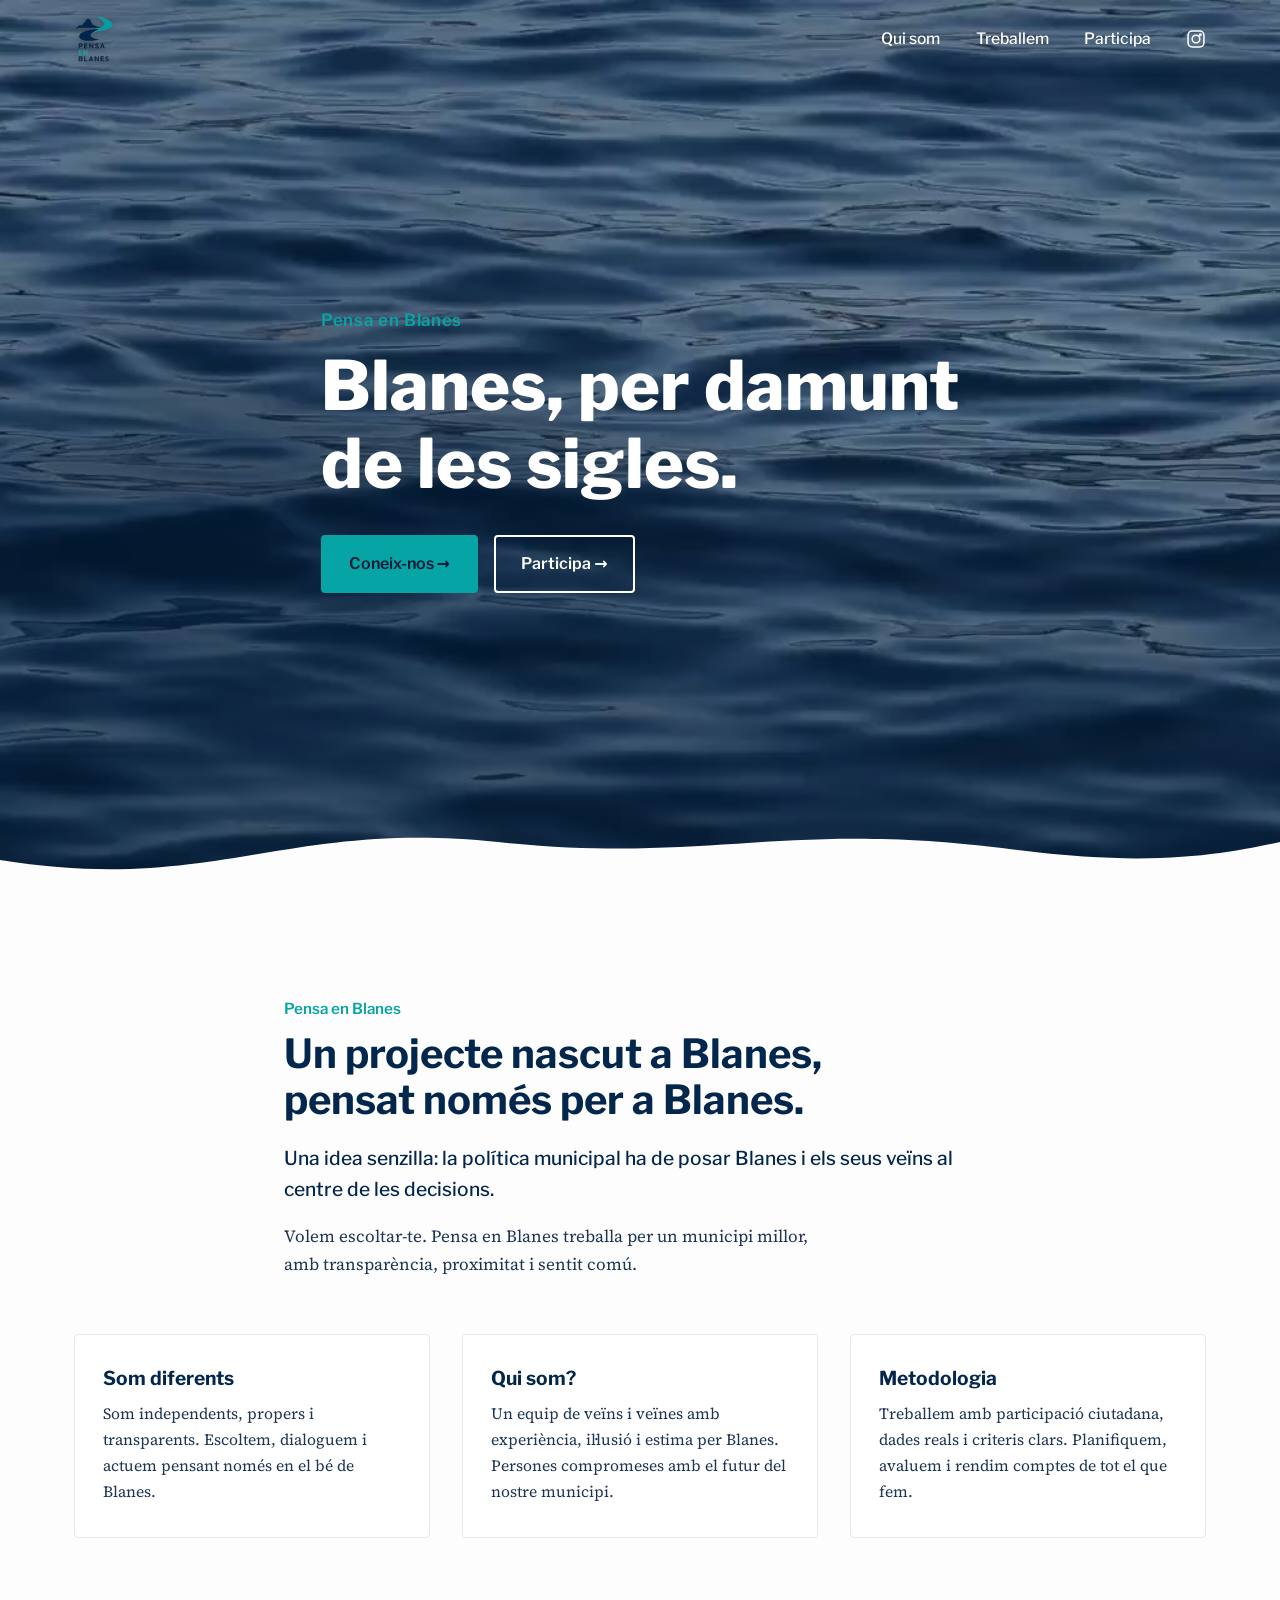
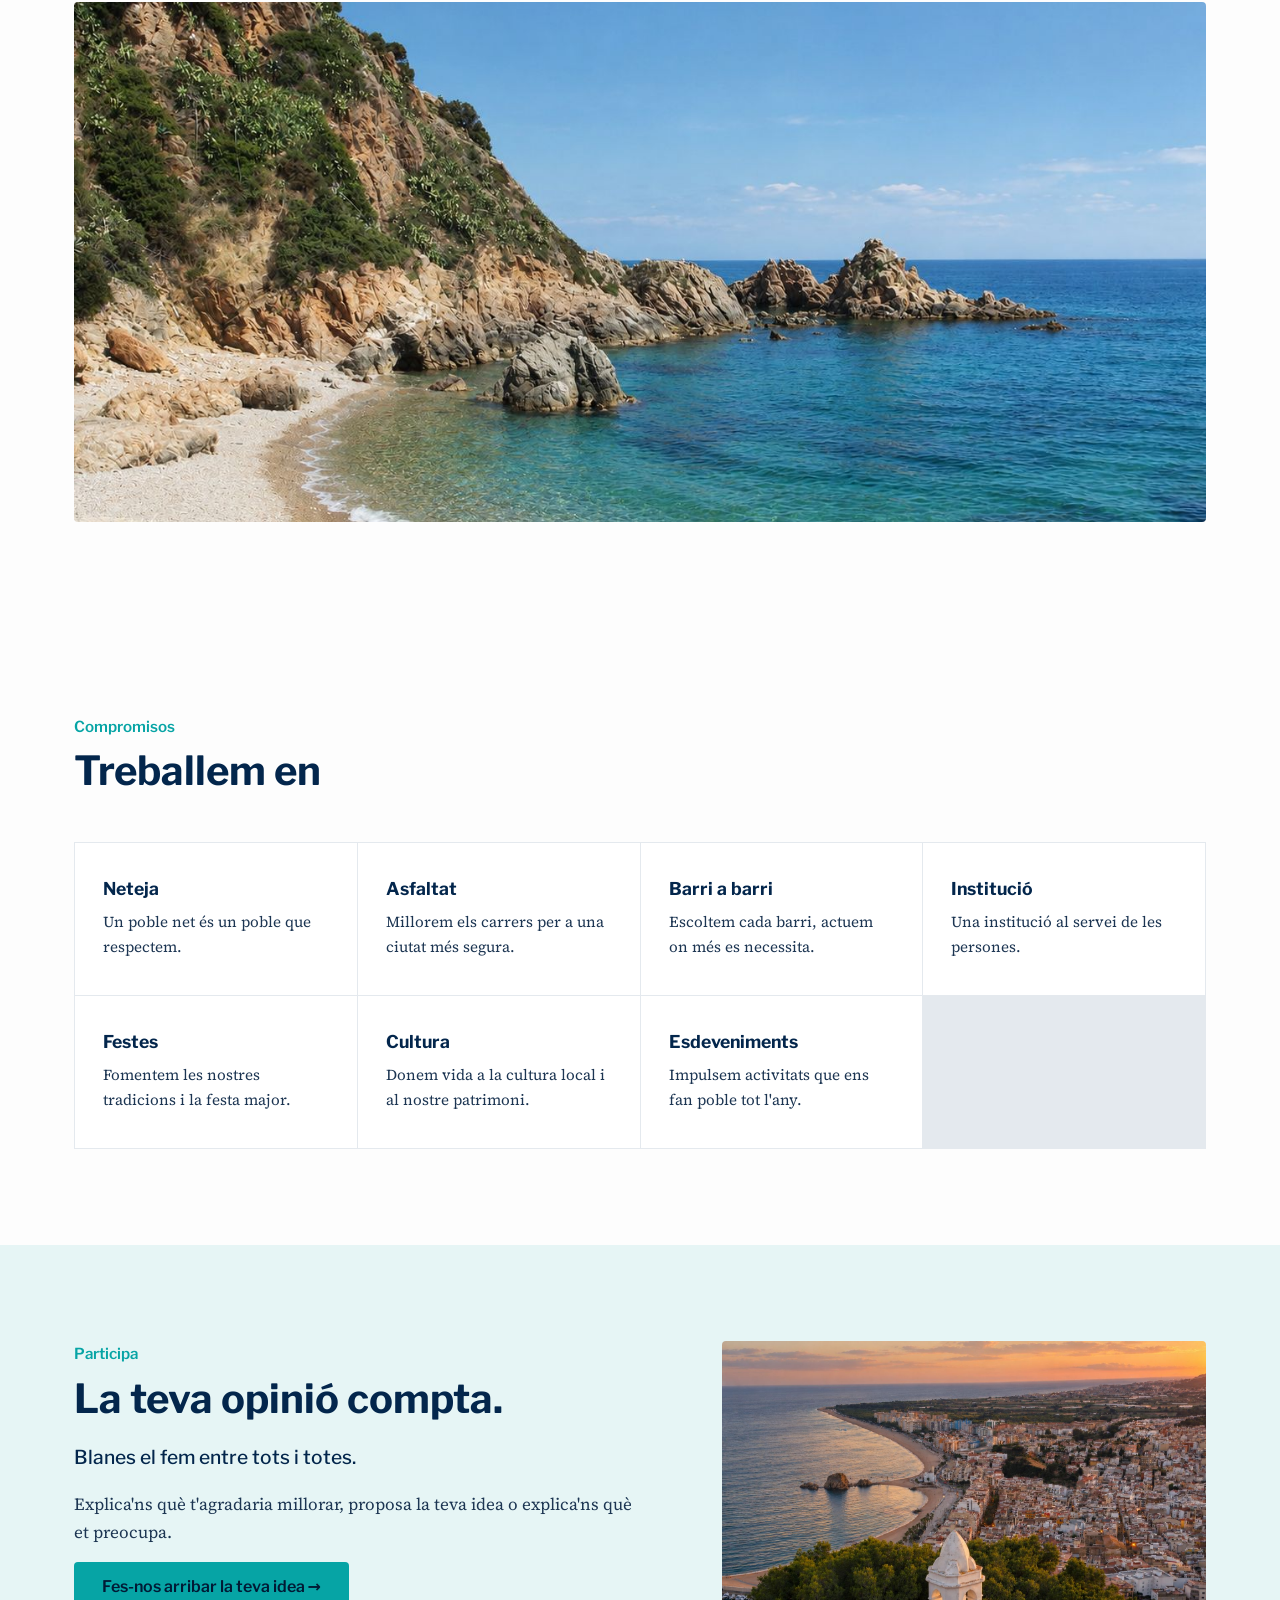
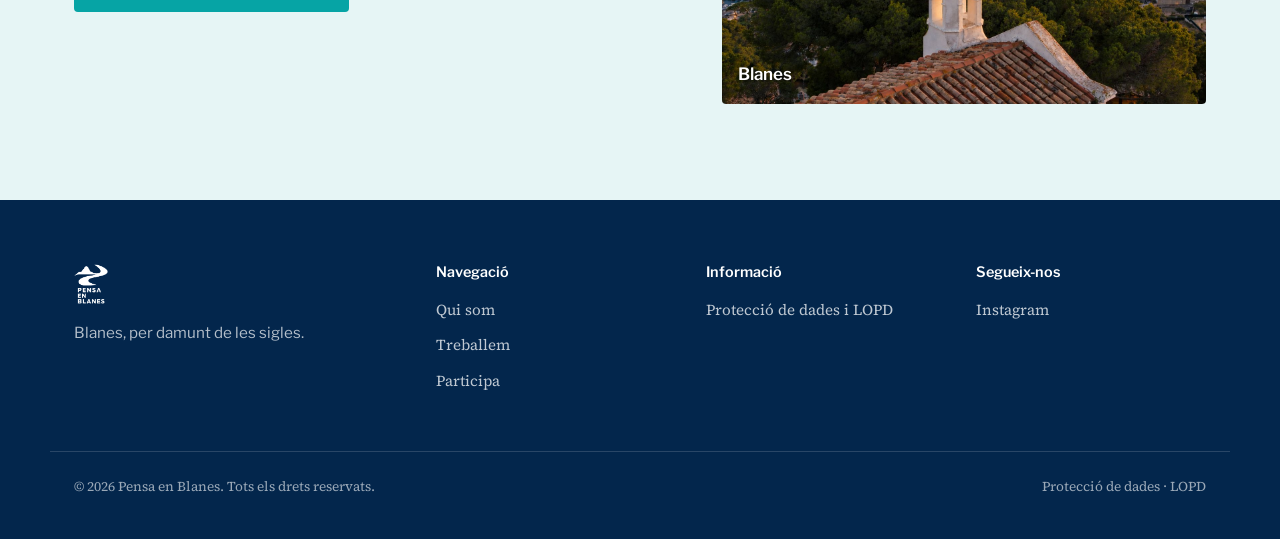
==== index.html @ 81f1675d "Add files via upload" ====
<!DOCTYPE html>
<html lang="ca">
<head>
<meta charset="UTF-8">
<meta name="viewport" content="width=device-width, initial-scale=1.0">
<title>Pensa en Blanes</title>
<meta name="description" content="Blanes, per damunt de les sigles. Un projecte polític independent nascut a Blanes, per a Blanes.">

<!-- Open Graph / WhatsApp / Facebook / etc. -->
<meta property="og:type" content="website">
<meta property="og:site_name" content="Pensa en Blanes">
<meta property="og:title" content="Pensa en Blanes">
<meta property="og:description" content="Blanes, per damunt de les sigles. Un projecte polític independent nascut a Blanes, per a Blanes.">
<meta property="og:image" content="https://pensaenblanes.com/assets/og-image.jpg">
<meta property="og:image:width" content="1200">
<meta property="og:image:height" content="630">
<meta property="og:url" content="https://pensaenblanes.com/">
<meta property="og:locale" content="ca_ES">

<!-- Twitter / X -->
<meta name="twitter:card" content="summary_large_image">
<meta name="twitter:title" content="Pensa en Blanes">
<meta name="twitter:description" content="Blanes, per damunt de les sigles.">
<meta name="twitter:image" content="https://pensaenblanes.com/assets/og-image.jpg">

<!-- Favicons -->
<link rel="icon" type="image/x-icon" href="/assets/favicon.ico">
<link rel="icon" type="image/png" sizes="32x32" href="/assets/favicon-32x32.png">
<link rel="icon" type="image/png" sizes="16x16" href="/assets/favicon-16x16.png">
<link rel="apple-touch-icon" sizes="180x180" href="/assets/apple-touch-icon.png">
<link rel="icon" type="image/png" sizes="192x192" href="/assets/android-chrome-192x192.png">
<link rel="icon" type="image/png" sizes="512x512" href="/assets/android-chrome-512x512.png">

<!-- Tipografia -->
<link rel="preconnect" href="https://fonts.googleapis.com">
<link rel="preconnect" href="https://fonts.gstatic.com" crossorigin>
<link href="https://fonts.googleapis.com/css2?family=Libre+Franklin:wght@500;600;700;800&family=Source+Serif+4:opsz,wght@8..60,400;8..60,500;8..60,600&display=swap" rel="stylesheet">

<link rel="stylesheet" href="style.css">
<script>document.documentElement.classList.add('js');</script>
</head>
<body>

<a class="skip-link" href="#contingut">Anar al contingut</a>

<!-- ============ CAPÇALERA ============ -->
<header class="site-header" id="site-header">
  <div class="header-inner">
    <a href="#top" class="brand">
      <img src="assets/logo.png" alt="Pensa en Blanes" class="brand-logo">
    </a>

    <nav class="main-nav" id="main-nav">
      <a href="#qui-som">Qui som</a>
      <a href="#treballem">Treballem</a>
      <a href="#participa">Participa</a>
      <a href="https://www.instagram.com/pensaenblanes/" target="_blank" rel="noopener" class="nav-social" aria-label="Instagram de Pensa en Blanes">
        <svg viewBox="0 0 24 24" width="20" height="20" fill="none" stroke="currentColor" stroke-width="1.8"><rect x="2.5" y="2.5" width="19" height="19" rx="5"/><circle cx="12" cy="12" r="4.6"/><circle cx="17.2" cy="6.8" r="1"/></svg>
      </a>
    </nav>

    <button class="menu-toggle" id="menu-toggle" aria-label="Obrir el menú" aria-expanded="false" aria-controls="main-nav">
      <span></span><span></span><span></span>
    </button>
  </div>
</header>

<!-- ============ HERO ============ -->
<section class="hero" id="top">
  <video class="hero-video" autoplay muted loop playsinline poster="assets/hero-poster.jpg" id="hero-video">
    <source src="assets/hero.mp4" type="video/mp4">
  </video>
  <div class="hero-overlay"></div>

  <div class="hero-content">
    <p class="hero-eyebrow">Pensa en Blanes</p>
    <h1 class="hero-title">Blanes, per damunt<br>de les sigles.</h1>
    <div class="hero-actions">
      <a href="#qui-som" class="btn btn-primary">Coneix-nos →</a>
      <a href="#participa" class="btn btn-outline-light">Participa →</a>
    </div>
  </div>

  <svg class="hero-wave" viewBox="0 0 1440 120" preserveAspectRatio="none" aria-hidden="true">
    <path d="M0,64 C240,110 320,10 560,40 C800,70 880,10 1140,50 C1300,75 1380,55 1440,40 L1440,120 L0,120 Z"></path>
  </svg>
</section>

<main id="contingut">

  <!-- ============ QUI SOM ============ -->
  <section class="section intro" id="qui-som">
    <div class="container intro-inner">
      <p class="section-kicker">Pensa en Blanes</p>
      <h2 class="section-title">Un projecte nascut a Blanes,<br>pensat només per a Blanes.</h2>
      <p class="lead">Una idea senzilla: la política municipal ha de posar Blanes i els seus veïns al centre de les decisions.</p>
      <p class="body-text">Volem escoltar-te. Pensa en Blanes treballa per un municipi millor, amb transparència, proximitat i sentit comú.</p>
    </div>

    <div class="container">
      <div class="feature-grid">
        <div class="feature-card">
          <h3>Som diferents</h3>
          <p>Som independents, propers i transparents. Escoltem, dialoguem i actuem pensant només en el bé de Blanes.</p>
        </div>
        <div class="feature-card">
          <h3>Qui som?</h3>
          <p>Un equip de veïns i veïnes amb experiència, il·lusió i estima per Blanes. Persones compromeses amb el futur del nostre municipi.</p>
        </div>
        <div class="feature-card">
          <h3>Metodologia</h3>
          <p>Treballem amb participació ciutadana, dades reals i criteris clars. Planifiquem, avaluem i rendim comptes de tot el que fem.</p>
        </div>
      </div>
    </div>

    <figure class="intro-photo">
      <img src="assets/imatge-1.jpg" alt="Cala rocosa de la costa de Blanes amb aigua turquesa i penya-segats" loading="lazy">
    </figure>
  </section>

  <!-- ============ TREBALLEM ============ -->
  <section class="section" id="treballem">
    <div class="container">
      <p class="section-kicker">Compromisos</p>
      <h2 class="section-title">Treballem en</h2>

      <div class="work-grid">
        <div class="work-card">
          <h3>Neteja</h3>
          <p>Un poble net és un poble que respectem.</p>
        </div>
        <div class="work-card">
          <h3>Asfaltat</h3>
          <p>Millorem els carrers per a una ciutat més segura.</p>
        </div>
        <div class="work-card">
          <h3>Barri a barri</h3>
          <p>Escoltem cada barri, actuem on més es necessita.</p>
        </div>
        <div class="work-card">
          <h3>Institució</h3>
          <p>Una institució al servei de les persones.</p>
        </div>
        <div class="work-card">
          <h3>Festes</h3>
          <p>Fomentem les nostres tradicions i la festa major.</p>
        </div>
        <div class="work-card">
          <h3>Cultura</h3>
          <p>Donem vida a la cultura local i al nostre patrimoni.</p>
        </div>
        <div class="work-card">
          <h3>Esdeveniments</h3>
          <p>Impulsem activitats que ens fan poble tot l'any.</p>
        </div>
      </div>
    </div>
  </section>

  <!-- ============ PARTICIPA ============ -->
  <section class="section participa" id="participa">
    <div class="container participa-grid">
      <div class="participa-text">
        <p class="section-kicker">Participa</p>
        <h2 class="section-title">La teva opinió compta.</h2>
        <p class="lead">Blanes el fem entre tots i totes.</p>
        <p class="body-text">Explica'ns què t'agradaria millorar, proposa la teva idea o explica'ns què et preocupa.</p>

        <button type="button" class="btn btn-primary" id="toggle-form" aria-expanded="false" aria-controls="participa-form-wrap">
          Fes-nos arribar la teva idea →
        </button>

        <div class="participa-form-wrap" id="participa-form-wrap" hidden>
          <form id="participa-form" class="participa-form">
            <input type="hidden" name="access_key" value="8390d387-8014-4253-af77-df6faedd3802">
            <input type="hidden" name="subject" value="Nou missatge des de Pensa en Blanes">
            <input type="hidden" name="from_name" value="Web Pensa en Blanes">
            <input type="checkbox" name="botcheck" class="hp-field" tabindex="-1" autocomplete="off">

            <div class="form-row">
              <label for="name">Nom i cognoms</label>
              <input type="text" id="name" name="name" required autocomplete="name">
            </div>

            <div class="form-row">
              <label for="email">Correu electrònic</label>
              <input type="email" id="email" name="email" required autocomplete="email">
            </div>

            <div class="form-row">
              <label for="message">El teu missatge</label>
              <textarea id="message" name="message" rows="5" required></textarea>
            </div>

            <p class="form-privacy">En enviar aquest formulari acceptes la nostra <a href="privacitat.html">política de privacitat</a>.</p>

            <button type="submit" class="btn btn-primary" id="form-submit">Enviar →</button>
            <p class="form-status" id="form-status" role="status" aria-live="polite"></p>
          </form>
        </div>
      </div>

      <figure class="participa-photo">
        <img src="assets/imatge-2.jpg" alt="Vista aèria de Blanes al capvespre, amb el campanar de Sant Francesc, la platja i el nucli urbà" loading="lazy">
        <figcaption>Blanes</figcaption>
      </figure>
    </div>
  </section>

</main>

<!-- ============ FOOTER ============ -->
<footer class="site-footer">
  <div class="container footer-grid">
    <div class="footer-brand">
      <img src="assets/logo.png" alt="Pensa en Blanes" class="footer-logo">
      <p>Blanes, per damunt de les sigles.</p>
    </div>

    <div class="footer-col">
      <h4>Navegació</h4>
      <a href="#qui-som">Qui som</a>
      <a href="#treballem">Treballem</a>
      <a href="#participa">Participa</a>
    </div>

    <div class="footer-col">
      <h4>Informació</h4>
      <a href="privacitat.html">Protecció de dades i LOPD</a>
    </div>

    <div class="footer-col">
      <h4>Segueix-nos</h4>
      <a href="https://www.instagram.com/pensaenblanes/" target="_blank" rel="noopener">Instagram</a>
    </div>
  </div>

  <div class="container footer-bottom">
    <p>© <span id="year">2026</span> Pensa en Blanes. Tots els drets reservats.</p>
    <p><a href="privacitat.html">Protecció de dades · LOPD</a></p>
  </div>
</footer>

<script src="script.js"></script>
</body>
</html>
---- style.css ----
/* ==========================================================================
   PENSA EN BLANES — Estils
   ========================================================================== */

:root {
  --marine: #03264c;
  --marine-deep: #021a35;
  --turquoise: #06a4a5;
  --turquoise-light: #e6f5f5;
  --bg: #fdfdfd;
  --ink: #1c3552;
  --white: #ffffff;
  --border: #e4e9ee;

  --font-display: 'Libre Franklin', system-ui, sans-serif;
  --font-body: 'Source Serif 4', Georgia, serif;

  --container-w: 1180px;
  --radius: 4px;
}

* { box-sizing: border-box; }

html {
  scroll-behavior: smooth;
}

@media (prefers-reduced-motion: reduce) {
  html { scroll-behavior: auto; }
  * { animation-duration: 0.01ms !important; animation-iteration-count: 1 !important; transition-duration: 0.01ms !important; }
}

body {
  margin: 0;
  background: var(--bg);
  color: var(--ink);
  font-family: var(--font-body);
  font-size: 1.0625rem;
  line-height: 1.65;
  -webkit-font-smoothing: antialiased;
}

h1, h2, h3, h4 {
  font-family: var(--font-display);
  color: var(--marine);
  margin: 0;
  line-height: 1.15;
}

p { margin: 0 0 1rem; }
img { max-width: 100%; display: block; }

a { color: inherit; text-decoration: none; }

.container {
  max-width: var(--container-w);
  margin: 0 auto;
  padding: 0 1.5rem;
}

.skip-link {
  position: absolute;
  left: -999px;
  top: 0;
  background: var(--marine);
  color: var(--white);
  padding: 0.75rem 1.25rem;
  z-index: 1000;
  border-radius: 0 0 var(--radius) 0;
}
.skip-link:focus {
  left: 0;
}

/* Focus visible accessible arreu */
a:focus-visible,
button:focus-visible,
input:focus-visible,
textarea:focus-visible {
  outline: 3px solid var(--turquoise);
  outline-offset: 2px;
}

/* ============ BOTONS ============ */
.btn {
  display: inline-block;
  font-family: var(--font-display);
  font-weight: 600;
  font-size: 1rem;
  padding: 0.85rem 1.6rem;
  border-radius: var(--radius);
  border: 2px solid transparent;
  cursor: pointer;
  transition: background-color 0.2s ease, color 0.2s ease, border-color 0.2s ease;
}

.btn-primary {
  background: var(--turquoise);
  color: var(--marine-deep);
}
.btn-primary:hover { background: #058788; color: var(--white); }

.btn-outline-light {
  background: transparent;
  border-color: var(--white);
  color: var(--white);
}
.btn-outline-light:hover { background: var(--white); color: var(--marine); }

/* ============ CAPÇALERA ============ */
.site-header {
  position: fixed;
  top: 0; left: 0; right: 0;
  z-index: 100;
  padding: 1rem 0;
  background: transparent;
  transition: background-color 0.3s ease, box-shadow 0.3s ease, padding 0.3s ease;
}

.site-header.scrolled {
  background: rgba(253, 253, 253, 0.96);
  backdrop-filter: blur(6px);
  box-shadow: 0 1px 0 var(--border);
  padding: 0.6rem 0;
}

.header-inner {
  max-width: var(--container-w);
  margin: 0 auto;
  padding: 0 1.5rem;
  display: flex;
  align-items: center;
  justify-content: space-between;
}

.brand-logo {
  height: 46px;
  width: auto;
  filter: drop-shadow(0 1px 3px rgba(0,0,0,0.25));
  transition: filter 0.3s ease;
}
.site-header.scrolled .brand-logo { filter: none; }

.main-nav {
  display: flex;
  align-items: center;
  gap: 2.2rem;
}

.main-nav a {
  font-family: var(--font-display);
  font-weight: 500;
  font-size: 0.98rem;
  color: var(--white);
  position: relative;
  transition: color 0.3s ease;
}

.site-header.scrolled .main-nav a { color: var(--marine); }

.main-nav a:not(.nav-social)::after {
  content: '';
  position: absolute;
  left: 0; bottom: -6px;
  width: 0;
  height: 2px;
  background: var(--turquoise);
  transition: width 0.2s ease;
}
.main-nav a:not(.nav-social):hover::after { width: 100%; }

.nav-social {
  display: flex;
  align-items: center;
  color: var(--white);
}
.site-header.scrolled .nav-social { color: var(--marine); }
.nav-social:hover { color: var(--turquoise); }

.menu-toggle {
  display: none;
  flex-direction: column;
  justify-content: center;
  gap: 5px;
  width: 40px;
  height: 40px;
  background: none;
  border: none;
  cursor: pointer;
  padding: 0;
}
.menu-toggle span {
  display: block;
  height: 2px;
  width: 24px;
  background: var(--white);
  transition: background-color 0.3s ease;
}
.site-header.scrolled .menu-toggle span { background: var(--marine); }

/* ============ HERO ============ */
.hero {
  position: relative;
  height: 100vh;
  min-height: 560px;
  overflow: hidden;
  display: flex;
  align-items: center;
}

.hero-video {
  position: absolute;
  inset: 0;
  width: 100%;
  height: 100%;
  object-fit: cover;
  object-position: center;
}

.hero-overlay {
  position: absolute;
  inset: 0;
  background:
    radial-gradient(ellipse 900px 600px at 20% 55%, rgba(2,26,53,0.55) 0%, rgba(2,26,53,0.15) 70%),
    linear-gradient(180deg, rgba(2,26,53,0.5) 0%, rgba(2,26,53,0.42) 40%, rgba(2,26,53,0.7) 100%);
}

.hero-content {
  position: relative;
  z-index: 2;
  max-width: var(--container-w);
  margin: 0 auto;
  padding: 0 1.5rem;
  color: var(--white);
}

/* L'animació d'entrada només s'aplica si el JS ha confirmat que pot córrer;
   així el contingut és sempre visible per defecte (robust sense JS/animacions). */
.js .hero-content {
  opacity: 0;
  transform: translateY(14px);
  animation: hero-in 0.9s ease 0.15s forwards;
}

@keyframes hero-in {
  to { opacity: 1; transform: translateY(0); }
}

.hero-eyebrow {
  font-family: var(--font-display);
  font-weight: 600;
  letter-spacing: 0.04em;
  color: var(--turquoise);
  margin-bottom: 0.75rem;
  font-size: 1.05rem;
}

.hero-title {
  color: var(--white);
  font-size: clamp(2.5rem, 6vw, 4.25rem);
  font-weight: 800;
  max-width: 14ch;
  margin-bottom: 2rem;
}

.hero-actions {
  display: flex;
  gap: 1rem;
  flex-wrap: wrap;
}

.hero-wave {
  position: absolute;
  left: 0; right: 0; bottom: -2px;
  width: 100%;
  height: 90px;
  z-index: 2;
}
.hero-wave path { fill: var(--bg); }

/* ============ SECCIONS GENÈRIQUES ============ */
.section {
  padding: 6rem 0;
}

.section-kicker {
  font-family: var(--font-display);
  font-weight: 600;
  color: var(--turquoise);
  font-size: 0.95rem;
  margin-bottom: 0.6rem;
}

.section-title {
  font-size: clamp(1.75rem, 3.2vw, 2.5rem);
  font-weight: 700;
  margin-bottom: 1.25rem;
  max-width: 20ch;
}

.lead {
  font-size: 1.2rem;
  color: var(--marine);
  font-weight: 500;
  font-family: var(--font-display);
  max-width: 60ch;
}

.body-text {
  max-width: 62ch;
  color: var(--ink);
}

/* ============ INTRO / QUI SOM ============ */
.intro-inner {
  max-width: 760px;
  margin: 0 auto 3.5rem;
  text-align: left;
}

.feature-grid {
  display: grid;
  grid-template-columns: repeat(3, 1fr);
  gap: 2rem;
  margin-bottom: 4rem;
}

.feature-card {
  background: var(--white);
  border: 1px solid var(--border);
  border-radius: var(--radius);
  padding: 2rem 1.75rem;
}

.feature-card h3 {
  font-size: 1.2rem;
  margin-bottom: 0.75rem;
}

.feature-card p {
  font-size: 0.98rem;
  margin: 0;
  color: var(--ink);
}

.intro-photo {
  margin: 0;
  max-width: var(--container-w);
  margin: 0 auto;
  padding: 0 1.5rem;
}
.intro-photo img {
  width: 100%;
  height: clamp(260px, 42vw, 520px);
  object-fit: cover;
  border-radius: var(--radius);
}

/* ============ TREBALLEM ============ */
.work-grid {
  display: grid;
  grid-template-columns: repeat(4, 1fr);
  gap: 1px;
  background: var(--border);
  border: 1px solid var(--border);
  margin-top: 3rem;
}

.work-card {
  background: var(--white);
  padding: 2.25rem 1.75rem;
}

.work-card h3 {
  font-size: 1.1rem;
  margin-bottom: 0.6rem;
  color: var(--marine);
}

.work-card p {
  font-size: 0.95rem;
  margin: 0;
  color: var(--ink);
}

/* ============ PARTICIPA ============ */
.participa {
  background: var(--turquoise-light);
}

.participa-grid {
  display: grid;
  grid-template-columns: 1.1fr 0.9fr;
  gap: 3.5rem;
  align-items: start;
}

.participa-photo {
  margin: 0;
  position: relative;
  border-radius: var(--radius);
  overflow: hidden;
}
.participa-photo img {
  width: 100%;
  height: 100%;
  min-height: 340px;
  object-fit: cover;
}
.participa-photo figcaption {
  position: absolute;
  left: 1rem;
  bottom: 1rem;
  color: var(--white);
  font-family: var(--font-display);
  font-weight: 600;
  text-shadow: 0 1px 6px rgba(0,0,0,0.5);
}

.participa-form-wrap {
  margin-top: 2rem;
  max-height: 0;
  overflow: hidden;
  transition: max-height 0.45s ease;
}
.participa-form-wrap.open {
  max-height: 900px;
}

.participa-form {
  background: var(--white);
  border: 1px solid var(--border);
  border-radius: var(--radius);
  padding: 2rem;
  margin-top: 0.5rem;
}

.hp-field {
  position: absolute;
  left: -9999px;
  opacity: 0;
}

.form-row {
  margin-bottom: 1.25rem;
}
.form-row label {
  display: block;
  font-family: var(--font-display);
  font-weight: 600;
  font-size: 0.92rem;
  color: var(--marine);
  margin-bottom: 0.4rem;
}
.form-row input,
.form-row textarea {
  width: 100%;
  font-family: var(--font-body);
  font-size: 1rem;
  padding: 0.7rem 0.85rem;
  border: 1px solid var(--border);
  border-radius: var(--radius);
  background: var(--bg);
  color: var(--ink);
}
.form-row input:focus,
.form-row textarea:focus {
  border-color: var(--turquoise);
}

.form-privacy {
  font-size: 0.85rem;
  color: var(--ink);
  opacity: 0.8;
}
.form-privacy a { text-decoration: underline; }

.form-status {
  margin: 0.9rem 0 0;
  font-family: var(--font-display);
  font-weight: 600;
  font-size: 0.95rem;
}
.form-status.ok { color: #0a7a4a; }
.form-status.error { color: #b3261e; }

/* ============ FOOTER ============ */
.site-footer {
  background: var(--marine);
  color: rgba(255,255,255,0.85);
  padding: 4rem 0 1.5rem;
}

.footer-grid {
  display: grid;
  grid-template-columns: 1.4fr 1fr 1fr 1fr;
  gap: 2.5rem;
  padding-bottom: 3rem;
}

.footer-logo {
  height: 40px;
  width: auto;
  margin-bottom: 1rem;
  filter: brightness(0) invert(1);
}

.footer-brand p {
  font-family: var(--font-display);
  font-size: 0.95rem;
  color: rgba(255,255,255,0.7);
  margin: 0;
}

.footer-col h4 {
  color: var(--white);
  font-size: 0.9rem;
  font-weight: 600;
  margin-bottom: 1rem;
}

.footer-col a {
  display: block;
  font-size: 0.95rem;
  color: rgba(255,255,255,0.75);
  margin-bottom: 0.65rem;
  transition: color 0.2s ease;
}
.footer-col a:hover { color: var(--turquoise); }

.footer-bottom {
  border-top: 1px solid rgba(255,255,255,0.15);
  padding-top: 1.5rem;
  display: flex;
  justify-content: space-between;
  flex-wrap: wrap;
  gap: 0.5rem;
  font-size: 0.85rem;
  color: rgba(255,255,255,0.6);
}
.footer-bottom a { color: rgba(255,255,255,0.6); }
.footer-bottom a:hover { color: var(--turquoise); }

/* ==========================================================================
   RESPONSIVE
   ========================================================================== */

@media (max-width: 900px) {
  .feature-grid { grid-template-columns: 1fr; gap: 1.25rem; }
  .work-grid { grid-template-columns: repeat(2, 1fr); }
  .participa-grid { grid-template-columns: 1fr; }
  .participa-photo { order: -1; min-height: 260px; }
  .footer-grid { grid-template-columns: 1fr 1fr; }
}

@media (max-width: 760px) {
  .main-nav {
    position: fixed;
    top: 0; right: 0;
    height: 100vh;
    width: min(78vw, 320px);
    background: var(--marine);
    flex-direction: column;
    align-items: flex-start;
    justify-content: center;
    gap: 1.75rem;
    padding: 2rem 2.5rem;
    transform: translateX(100%);
    transition: transform 0.3s ease;
  }
  .main-nav.open { transform: translateX(0); }
  .main-nav a { color: var(--white); font-size: 1.1rem; }
  .nav-social { color: var(--white); }

  .menu-toggle { display: flex; }
  .menu-toggle span { background: var(--white); }
  .site-header.scrolled .menu-toggle span { background: var(--marine); }
  .site-header.scrolled .main-nav a,
  .main-nav.open a { color: var(--white); }

  .section { padding: 4rem 0; }
  .work-grid { grid-template-columns: 1fr; }
  .footer-grid { grid-template-columns: 1fr; gap: 2rem; }
  .footer-bottom { flex-direction: column; }
}

@media (max-width: 480px) {
  .hero-actions { flex-direction: column; align-items: flex-start; }
  .hero-actions .btn { width: 100%; text-align: center; }
}
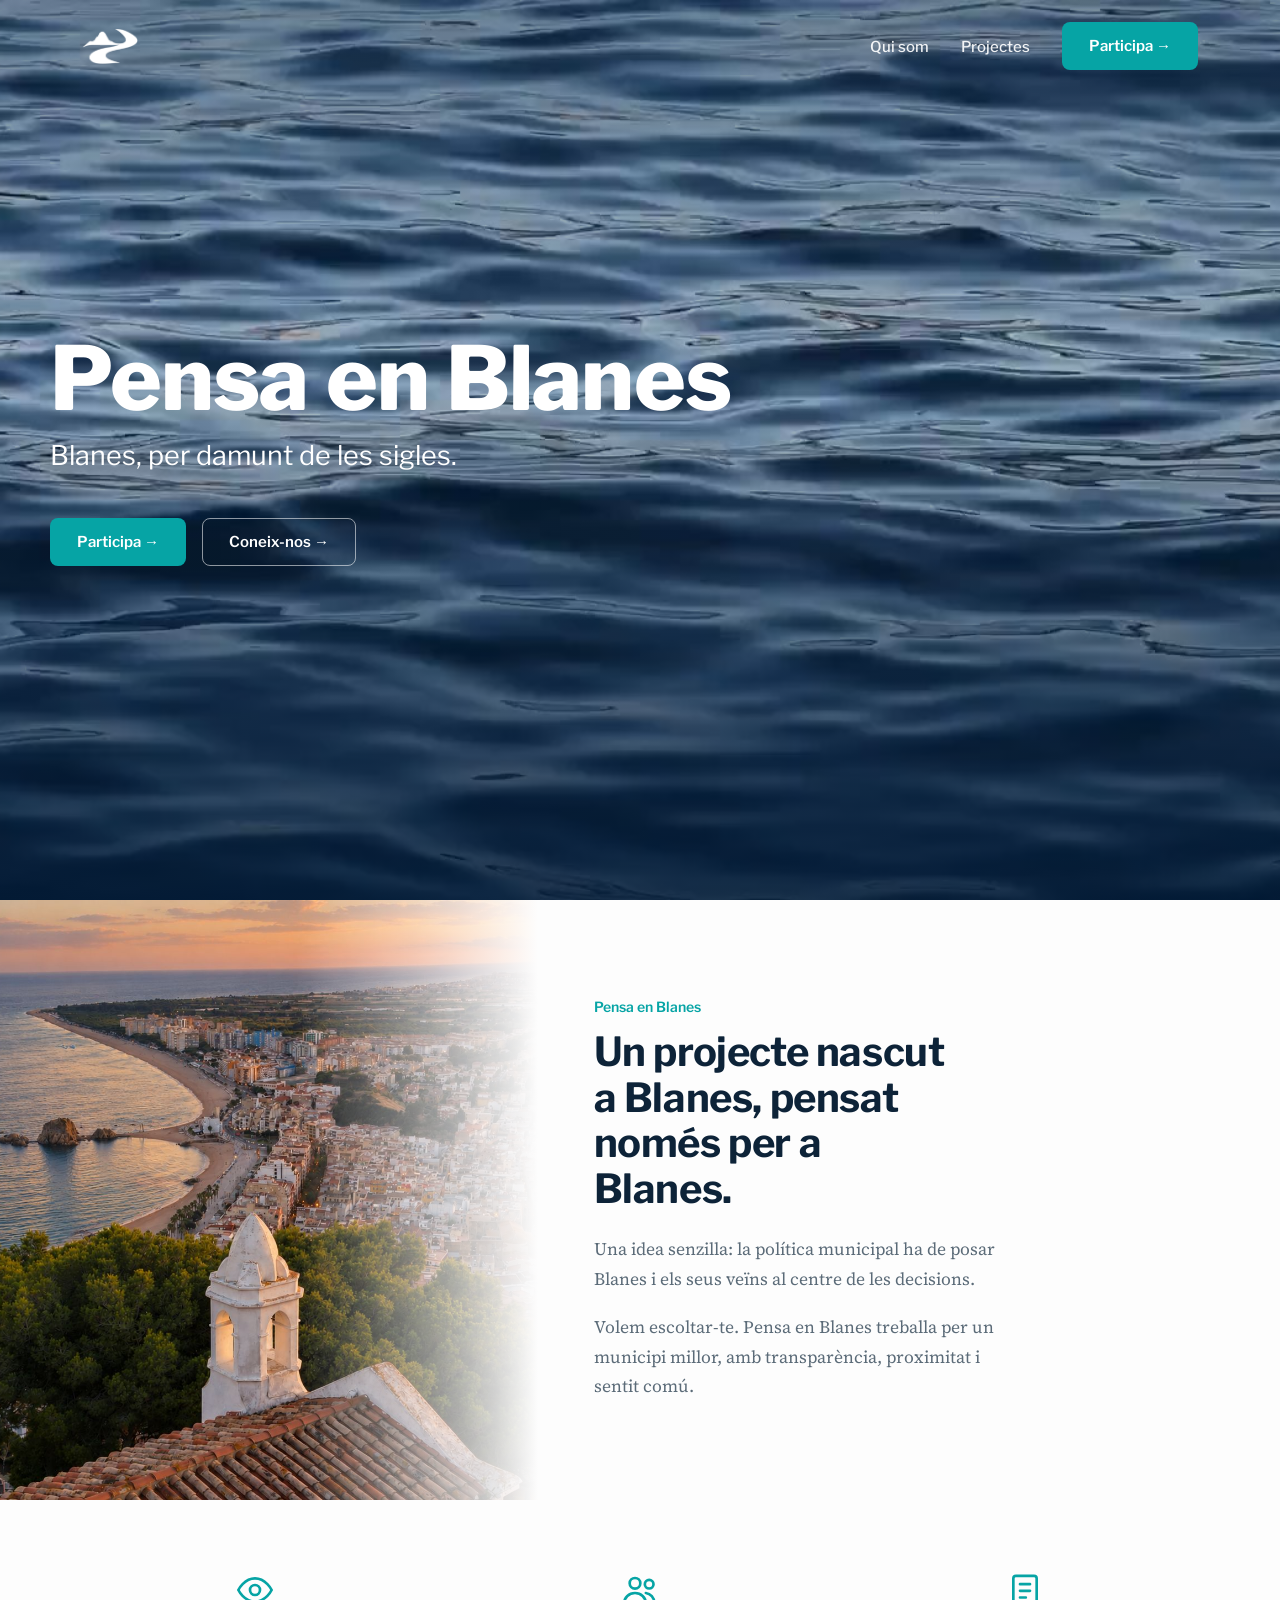
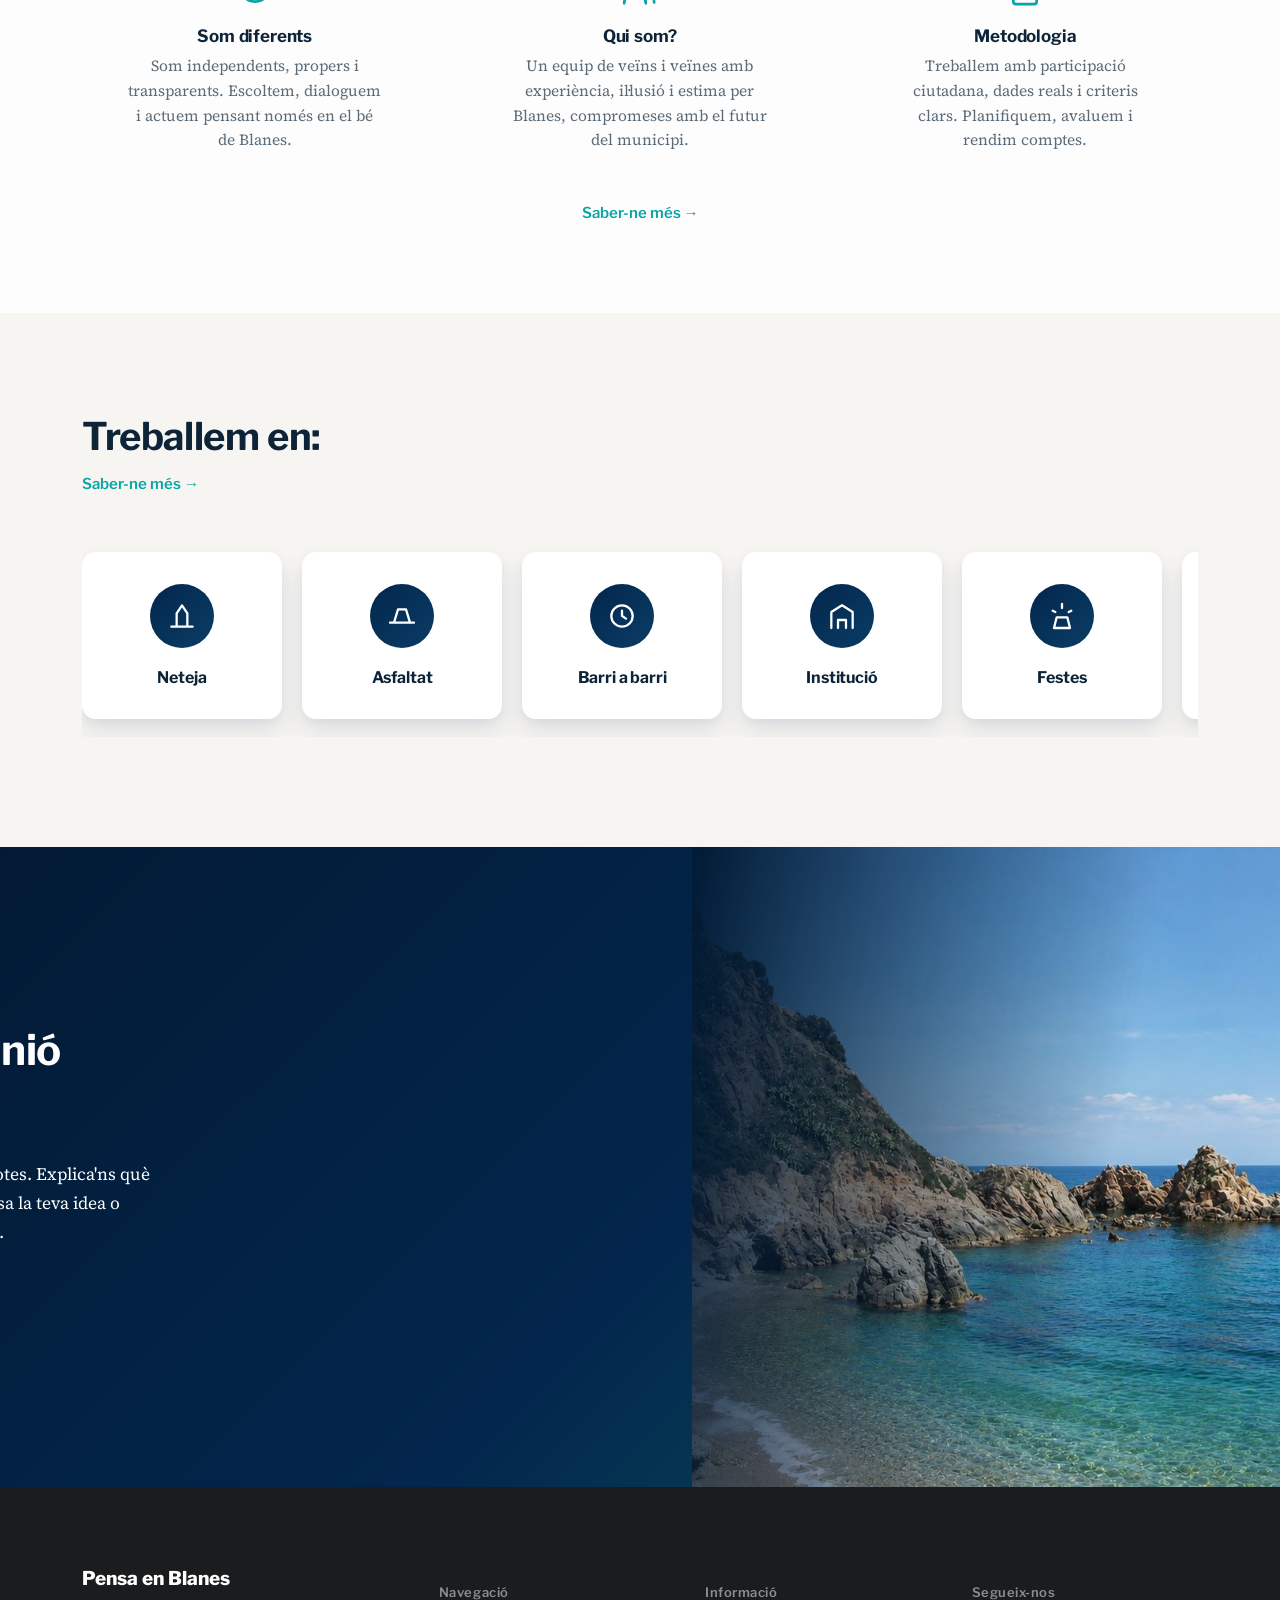
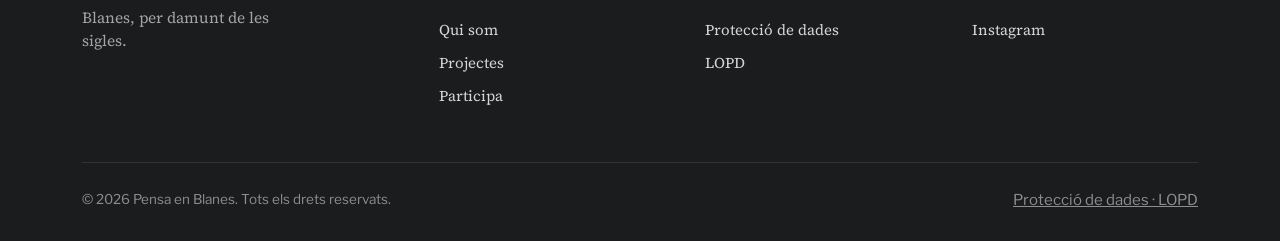
==== commit eabb3a04: "Add files via upload" ====
--- a/index.html
+++ b/index.html
@@ -3,242 +3,224 @@
 <head>
 <meta charset="UTF-8">
 <meta name="viewport" content="width=device-width, initial-scale=1.0">
-<title>Pensa en Blanes</title>
-<meta name="description" content="Blanes, per damunt de les sigles. Un projecte polític independent nascut a Blanes, per a Blanes.">
-
-<!-- Open Graph / WhatsApp / Facebook / etc. -->
+<title>Pensa en Blanes — Blanes, per damunt de les sigles</title>
+<meta name="description" content="Pensa en Blanes és un projecte polític local nascut a Blanes, pensat només per a Blanes. Transparència, proximitat i sentit comú.">
+<link rel="canonical" href="https://pensaenblanes.com/">
+
+<!-- Favicons -->
+<link rel="icon" href="assets/favicon.ico" sizes="any">
+<link rel="icon" type="image/png" sizes="32x32" href="assets/favicon-32x32.png">
+<link rel="icon" type="image/png" sizes="16x16" href="assets/favicon-16x16.png">
+<link rel="apple-touch-icon" href="assets/apple-touch-icon.png">
+<link rel="icon" type="image/png" sizes="192x192" href="assets/android-chrome-192x192.png">
+<link rel="icon" type="image/png" sizes="512x512" href="assets/android-chrome-512x512.png">
+<meta name="theme-color" content="#03264c">
+
+<!-- Social sharing -->
 <meta property="og:type" content="website">
-<meta property="og:site_name" content="Pensa en Blanes">
-<meta property="og:title" content="Pensa en Blanes">
-<meta property="og:description" content="Blanes, per damunt de les sigles. Un projecte polític independent nascut a Blanes, per a Blanes.">
+<meta property="og:title" content="Pensa en Blanes — Blanes, per damunt de les sigles">
+<meta property="og:description" content="Un projecte nascut a Blanes, pensat només per a Blanes.">
 <meta property="og:image" content="https://pensaenblanes.com/assets/og-image.jpg">
-<meta property="og:image:width" content="1200">
-<meta property="og:image:height" content="630">
 <meta property="og:url" content="https://pensaenblanes.com/">
-<meta property="og:locale" content="ca_ES">
-
-<!-- Twitter / X -->
 <meta name="twitter:card" content="summary_large_image">
-<meta name="twitter:title" content="Pensa en Blanes">
-<meta name="twitter:description" content="Blanes, per damunt de les sigles.">
-<meta name="twitter:image" content="https://pensaenblanes.com/assets/og-image.jpg">
-
-<!-- Favicons -->
-<link rel="icon" type="image/x-icon" href="/assets/favicon.ico">
-<link rel="icon" type="image/png" sizes="32x32" href="/assets/favicon-32x32.png">
-<link rel="icon" type="image/png" sizes="16x16" href="/assets/favicon-16x16.png">
-<link rel="apple-touch-icon" sizes="180x180" href="/assets/apple-touch-icon.png">
-<link rel="icon" type="image/png" sizes="192x192" href="/assets/android-chrome-192x192.png">
-<link rel="icon" type="image/png" sizes="512x512" href="/assets/android-chrome-512x512.png">
-
-<!-- Tipografia -->
+
 <link rel="preconnect" href="https://fonts.googleapis.com">
 <link rel="preconnect" href="https://fonts.gstatic.com" crossorigin>
-<link href="https://fonts.googleapis.com/css2?family=Libre+Franklin:wght@500;600;700;800&family=Source+Serif+4:opsz,wght@8..60,400;8..60,500;8..60,600&display=swap" rel="stylesheet">
-
+<link href="https://fonts.googleapis.com/css2?family=Libre+Franklin:wght@400;500;600;700;800&family=Source+Serif+4:opsz,wght@8..60,400;8..60,500;8..60,600&display=swap" rel="stylesheet">
 <link rel="stylesheet" href="style.css">
-<script>document.documentElement.classList.add('js');</script>
 </head>
 <body>
 
-<a class="skip-link" href="#contingut">Anar al contingut</a>
-
-<!-- ============ CAPÇALERA ============ -->
-<header class="site-header" id="site-header">
-  <div class="header-inner">
-    <a href="#top" class="brand">
-      <img src="assets/logo.png" alt="Pensa en Blanes" class="brand-logo">
+<header id="site-header">
+  <div class="wrap">
+    <a href="#" class="logo-link" aria-label="Pensa en Blanes — inici">
+      <div class="logo-mark" role="img" aria-label="Pensa en Blanes"></div>
     </a>
-
-    <nav class="main-nav" id="main-nav">
-      <a href="#qui-som">Qui som</a>
-      <a href="#treballem">Treballem</a>
-      <a href="#participa">Participa</a>
-      <a href="https://www.instagram.com/pensaenblanes/" target="_blank" rel="noopener" class="nav-social" aria-label="Instagram de Pensa en Blanes">
-        <svg viewBox="0 0 24 24" width="20" height="20" fill="none" stroke="currentColor" stroke-width="1.8"><rect x="2.5" y="2.5" width="19" height="19" rx="5"/><circle cx="12" cy="12" r="4.6"/><circle cx="17.2" cy="6.8" r="1"/></svg>
-      </a>
-    </nav>
-
-    <button class="menu-toggle" id="menu-toggle" aria-label="Obrir el menú" aria-expanded="false" aria-controls="main-nav">
-      <span></span><span></span><span></span>
-    </button>
+    <div class="header-right">
+      <nav aria-label="Navegació principal" id="mainNav">
+        <ul>
+          <li><a href="#quisom">Qui som</a></li>
+          <li><a href="#treballem">Projectes</a></li>
+          <li class="nav-participa-mobile"><a href="#participa" class="btn btn-primary btn-sm">Participa →</a></li>
+        </ul>
+      </nav>
+      <a href="#participa" class="btn btn-primary btn-sm header-participa-desktop">Participa →</a>
+    </div>
+    <button class="nav-toggle" id="navToggle" aria-label="Obrir menú" aria-expanded="false" aria-controls="mainNav"><span></span></button>
   </div>
 </header>
 
-<!-- ============ HERO ============ -->
-<section class="hero" id="top">
-  <video class="hero-video" autoplay muted loop playsinline poster="assets/hero-poster.jpg" id="hero-video">
-    <source src="assets/hero.mp4" type="video/mp4">
-  </video>
-  <div class="hero-overlay"></div>
-
-  <div class="hero-content">
-    <p class="hero-eyebrow">Pensa en Blanes</p>
-    <h1 class="hero-title">Blanes, per damunt<br>de les sigles.</h1>
+<section class="hero">
+  <div class="hero-media">
+    <video autoplay muted loop playsinline poster="assets/hero-poster.jpg">
+      <source src="assets/hero.mp4" type="video/mp4">
+    </video>
+  </div>
+  <div class="wrap hero-inner">
+    <h1 class="hero-title">Pensa en Blanes</h1>
+    <p class="hero-subtitle">Blanes, per damunt de les sigles.</p>
     <div class="hero-actions">
-      <a href="#qui-som" class="btn btn-primary">Coneix-nos →</a>
-      <a href="#participa" class="btn btn-outline-light">Participa →</a>
-    </div>
-  </div>
-
-  <svg class="hero-wave" viewBox="0 0 1440 120" preserveAspectRatio="none" aria-hidden="true">
-    <path d="M0,64 C240,110 320,10 560,40 C800,70 880,10 1140,50 C1300,75 1380,55 1440,40 L1440,120 L0,120 Z"></path>
-  </svg>
-</section>
-
-<main id="contingut">
-
-  <!-- ============ QUI SOM ============ -->
-  <section class="section intro" id="qui-som">
-    <div class="container intro-inner">
-      <p class="section-kicker">Pensa en Blanes</p>
-      <h2 class="section-title">Un projecte nascut a Blanes,<br>pensat només per a Blanes.</h2>
-      <p class="lead">Una idea senzilla: la política municipal ha de posar Blanes i els seus veïns al centre de les decisions.</p>
-      <p class="body-text">Volem escoltar-te. Pensa en Blanes treballa per un municipi millor, amb transparència, proximitat i sentit comú.</p>
-    </div>
-
-    <div class="container">
-      <div class="feature-grid">
-        <div class="feature-card">
-          <h3>Som diferents</h3>
-          <p>Som independents, propers i transparents. Escoltem, dialoguem i actuem pensant només en el bé de Blanes.</p>
-        </div>
-        <div class="feature-card">
-          <h3>Qui som?</h3>
-          <p>Un equip de veïns i veïnes amb experiència, il·lusió i estima per Blanes. Persones compromeses amb el futur del nostre municipi.</p>
-        </div>
-        <div class="feature-card">
-          <h3>Metodologia</h3>
-          <p>Treballem amb participació ciutadana, dades reals i criteris clars. Planifiquem, avaluem i rendim comptes de tot el que fem.</p>
-        </div>
-      </div>
-    </div>
-
-    <figure class="intro-photo">
-      <img src="assets/imatge-1.jpg" alt="Cala rocosa de la costa de Blanes amb aigua turquesa i penya-segats" loading="lazy">
-    </figure>
-  </section>
-
-  <!-- ============ TREBALLEM ============ -->
-  <section class="section" id="treballem">
-    <div class="container">
-      <p class="section-kicker">Compromisos</p>
-      <h2 class="section-title">Treballem en</h2>
-
-      <div class="work-grid">
-        <div class="work-card">
-          <h3>Neteja</h3>
-          <p>Un poble net és un poble que respectem.</p>
-        </div>
-        <div class="work-card">
-          <h3>Asfaltat</h3>
-          <p>Millorem els carrers per a una ciutat més segura.</p>
-        </div>
-        <div class="work-card">
-          <h3>Barri a barri</h3>
-          <p>Escoltem cada barri, actuem on més es necessita.</p>
-        </div>
-        <div class="work-card">
-          <h3>Institució</h3>
-          <p>Una institució al servei de les persones.</p>
-        </div>
-        <div class="work-card">
-          <h3>Festes</h3>
-          <p>Fomentem les nostres tradicions i la festa major.</p>
-        </div>
-        <div class="work-card">
-          <h3>Cultura</h3>
-          <p>Donem vida a la cultura local i al nostre patrimoni.</p>
-        </div>
-        <div class="work-card">
-          <h3>Esdeveniments</h3>
-          <p>Impulsem activitats que ens fan poble tot l'any.</p>
-        </div>
-      </div>
-    </div>
-  </section>
-
-  <!-- ============ PARTICIPA ============ -->
-  <section class="section participa" id="participa">
-    <div class="container participa-grid">
-      <div class="participa-text">
-        <p class="section-kicker">Participa</p>
-        <h2 class="section-title">La teva opinió compta.</h2>
-        <p class="lead">Blanes el fem entre tots i totes.</p>
-        <p class="body-text">Explica'ns què t'agradaria millorar, proposa la teva idea o explica'ns què et preocupa.</p>
-
-        <button type="button" class="btn btn-primary" id="toggle-form" aria-expanded="false" aria-controls="participa-form-wrap">
-          Fes-nos arribar la teva idea →
+      <a href="#participa" class="btn btn-primary">Participa →</a>
+      <a href="#quisom" class="btn btn-outline">Coneix-nos →</a>
+    </div>
+  </div>
+</section>
+
+<section class="quisom" id="quisom">
+  <div class="quisom-row">
+    <div class="quisom-image">
+      <img src="assets/imatge-2.jpg" alt="Vista aèria de Blanes a la posta de sol" loading="lazy">
+    </div>
+    <div class="quisom-text-wrap">
+      <div class="quisom-text">
+        <div class="kicker">Pensa en Blanes</div>
+        <h2>Un projecte nascut a Blanes, pensat només per a Blanes.</h2>
+        <p class="body-text">Una idea senzilla: la política municipal ha de posar Blanes i els seus veïns al centre de les decisions.</p>
+        <p class="body-text">Volem escoltar-te. Pensa en Blanes treballa per un municipi millor, amb transparència, proximitat i sentit comú.</p>
+      </div>
+    </div>
+  </div>
+
+  <div class="wrap">
+    <div class="feature-row">
+      <div class="feature-item">
+        <div class="feature-icon"><svg viewBox="0 0 24 24"><path d="M2 12s3.5-7 10-7 10 7 10 7-3.5 7-10 7-10-7-10-7z" stroke-linecap="round" stroke-linejoin="round"/><circle cx="12" cy="12" r="3"/></svg></div>
+        <h3>Som diferents</h3>
+        <p>Som independents, propers i transparents. Escoltem, dialoguem i actuem pensant només en el bé de Blanes.</p>
+      </div>
+      <div class="feature-item">
+        <div class="feature-icon"><svg viewBox="0 0 24 24"><circle cx="9" cy="8" r="3.2"/><path d="M2.5 20c0-3.6 2.9-6.2 6.5-6.2s6.5 2.6 6.5 6.2" stroke-linecap="round" stroke-linejoin="round"/><circle cx="17.5" cy="8.5" r="2.6"/><path d="M15.5 13.8c2.9.4 5 2.7 5 5.7" stroke-linecap="round"/></svg></div>
+        <h3>Qui som?</h3>
+        <p>Un equip de veïns i veïnes amb experiència, il·lusió i estima per Blanes, compromeses amb el futur del municipi.</p>
+      </div>
+      <div class="feature-item">
+        <div class="feature-icon"><svg viewBox="0 0 24 24"><rect x="5" y="3.5" width="14" height="17" rx="1.6"/><path d="M9 8.5h6M9 12.5h6M9 16.5h3.5" stroke-linecap="round"/></svg></div>
+        <h3>Metodologia</h3>
+        <p>Treballem amb participació ciutadana, dades reals i criteris clars. Planifiquem, avaluem i rendim comptes.</p>
+      </div>
+    </div>
+    <div class="quisom-more">
+      <a href="#" class="link-more" onclick="event.preventDefault();">Saber-ne més →</a>
+    </div>
+  </div>
+</section>
+
+<section class="treballem" id="treballem">
+  <div class="wrap">
+    <div class="treballem-head">
+      <h2>Treballem en:</h2>
+      <a href="#" class="link-more" onclick="event.preventDefault();">Saber-ne més →</a>
+    </div>
+    <div class="scroller" role="list">
+      <article class="work-card" role="listitem">
+        <div class="work-icon"><svg viewBox="0 0 24 24" fill="none" stroke-width="1.8"><path d="M4 20h16M8 20V10l4-6 4 6v10" stroke-linecap="round" stroke-linejoin="round"/></svg></div>
+        <h3>Neteja</h3>
+      </article>
+      <article class="work-card" role="listitem">
+        <div class="work-icon"><svg viewBox="0 0 24 24" fill="none" stroke-width="1.8"><path d="M3 17h18M6 17l3-10h6l3 10" stroke-linecap="round" stroke-linejoin="round"/></svg></div>
+        <h3>Asfaltat</h3>
+      </article>
+      <article class="work-card" role="listitem">
+        <div class="work-icon"><svg viewBox="0 0 24 24" fill="none" stroke-width="1.8"><circle cx="12" cy="12" r="8"/><path d="M12 8v4l3 2" stroke-linecap="round"/></svg></div>
+        <h3>Barri a barri</h3>
+      </article>
+      <article class="work-card" role="listitem">
+        <div class="work-icon"><svg viewBox="0 0 24 24" fill="none" stroke-width="1.8"><path d="M4 21V9l8-5 8 5v12M9 21v-6h6v6" stroke-linecap="round" stroke-linejoin="round"/></svg></div>
+        <h3>Institució</h3>
+      </article>
+      <article class="work-card" role="listitem">
+        <div class="work-icon"><svg viewBox="0 0 24 24" fill="none" stroke-width="1.8"><path d="M12 3v3M5 8l2 1M19 8l-2 1M6 21h12l-2-8H8l-2 8z" stroke-linecap="round" stroke-linejoin="round"/></svg></div>
+        <h3>Festes</h3>
+      </article>
+      <article class="work-card" role="listitem">
+        <div class="work-icon"><svg viewBox="0 0 24 24" fill="none" stroke-width="1.8"><path d="M4 19.5V6a2 2 0 012-2h11a2 2 0 012 2v13.5M6 6v13.5M6 6h13" stroke-linecap="round" stroke-linejoin="round"/></svg></div>
+        <h3>Cultura</h3>
+      </article>
+      <article class="work-card" role="listitem">
+        <div class="work-icon"><svg viewBox="0 0 24 24" fill="none" stroke-width="1.8"><rect x="4" y="5" width="16" height="15" rx="1.5"/><path d="M4 10h16M8 3v4M16 3v4" stroke-linecap="round"/></svg></div>
+        <h3>Esdeveniments</h3>
+      </article>
+    </div>
+  </div>
+</section>
+
+<section class="participa" id="participa">
+  <div class="participa-grid">
+    <div class="participa-content">
+      <div class="kicker" style="color:var(--turquoise);">Participa</div>
+      <h2>La teva opinió compta.</h2>
+      <p class="lead-p">Blanes el fem entre tots i totes. Explica'ns què t'agradaria millorar, proposa la teva idea o explica'ns què et preocupa.</p>
+
+      <div class="form-panel collapsed" id="formPanel">
+        <button class="form-toggle" id="formToggle" type="button" aria-expanded="false" aria-controls="formFields">
+          Participa →
         </button>
-
-        <div class="participa-form-wrap" id="participa-form-wrap" hidden>
-          <form id="participa-form" class="participa-form">
+        <div class="form-fields" id="formFields">
+          <form id="participaForm" action="https://api.web3forms.com/submit" method="POST" novalidate>
             <input type="hidden" name="access_key" value="8390d387-8014-4253-af77-df6faedd3802">
-            <input type="hidden" name="subject" value="Nou missatge des de Pensa en Blanes">
+            <input type="hidden" name="subject" value="Nova proposta — Pensa en Blanes">
             <input type="hidden" name="from_name" value="Web Pensa en Blanes">
             <input type="checkbox" name="botcheck" class="hp-field" tabindex="-1" autocomplete="off">
 
             <div class="form-row">
-              <label for="name">Nom i cognoms</label>
-              <input type="text" id="name" name="name" required autocomplete="name">
+              <div>
+                <label for="fname">Nom</label>
+                <input id="fname" name="name" type="text" placeholder="El teu nom" required>
+              </div>
+              <div>
+                <label for="femail">Correu</label>
+                <input id="femail" name="email" type="email" placeholder="tu@exemple.cat" required>
+              </div>
             </div>
-
-            <div class="form-row">
-              <label for="email">Correu electrònic</label>
-              <input type="email" id="email" name="email" required autocomplete="email">
+            <div>
+              <label for="fmsg">La teva proposta</label>
+              <textarea id="fmsg" name="message" placeholder="Explica'ns la teva idea..." required></textarea>
             </div>
-
-            <div class="form-row">
-              <label for="message">El teu missatge</label>
-              <textarea id="message" name="message" rows="5" required></textarea>
-            </div>
-
-            <p class="form-privacy">En enviar aquest formulari acceptes la nostra <a href="privacitat.html">política de privacitat</a>.</p>
-
-            <button type="submit" class="btn btn-primary" id="form-submit">Enviar →</button>
-            <p class="form-status" id="form-status" role="status" aria-live="polite"></p>
+            <button type="submit" class="btn btn-primary">Enviar →</button>
+            <p class="form-status" id="formStatus" role="status" aria-live="polite"></p>
           </form>
         </div>
       </div>
-
-      <figure class="participa-photo">
-        <img src="assets/imatge-2.jpg" alt="Vista aèria de Blanes al capvespre, amb el campanar de Sant Francesc, la platja i el nucli urbà" loading="lazy">
-        <figcaption>Blanes</figcaption>
-      </figure>
-    </div>
-  </section>
-
-</main>
-
-<!-- ============ FOOTER ============ -->
-<footer class="site-footer">
-  <div class="container footer-grid">
-    <div class="footer-brand">
-      <img src="assets/logo.png" alt="Pensa en Blanes" class="footer-logo">
-      <p>Blanes, per damunt de les sigles.</p>
-    </div>
-
-    <div class="footer-col">
-      <h4>Navegació</h4>
-      <a href="#qui-som">Qui som</a>
-      <a href="#treballem">Treballem</a>
-      <a href="#participa">Participa</a>
-    </div>
-
-    <div class="footer-col">
-      <h4>Informació</h4>
-      <a href="privacitat.html">Protecció de dades i LOPD</a>
-    </div>
-
-    <div class="footer-col">
-      <h4>Segueix-nos</h4>
-      <a href="https://www.instagram.com/pensaenblanes/" target="_blank" rel="noopener">Instagram</a>
-    </div>
-  </div>
-
-  <div class="container footer-bottom">
-    <p>© <span id="year">2026</span> Pensa en Blanes. Tots els drets reservats.</p>
-    <p><a href="privacitat.html">Protecció de dades · LOPD</a></p>
+    </div>
+    <div class="participa-image">
+      <img src="assets/imatge-1.jpg" alt="Cala de Blanes" loading="lazy">
+    </div>
+  </div>
+</section>
+
+<footer>
+  <div class="wrap">
+    <div class="footer-grid">
+      <div>
+        <div class="logo-mark-text">Pensa en Blanes</div>
+        <p class="tag">Blanes, per damunt de les sigles.</p>
+      </div>
+      <div>
+        <h4>Navegació</h4>
+        <ul>
+          <li><a href="#quisom">Qui som</a></li>
+          <li><a href="#treballem">Projectes</a></li>
+          <li><a href="#participa">Participa</a></li>
+        </ul>
+      </div>
+      <div>
+        <h4>Informació</h4>
+        <ul>
+          <li><a href="privacitat.html">Protecció de dades</a></li>
+          <li><a href="privacitat.html">LOPD</a></li>
+        </ul>
+      </div>
+      <div>
+        <h4>Segueix-nos</h4>
+        <ul>
+          <li><a href="#">Instagram</a></li>
+        </ul>
+      </div>
+    </div>
+    <div class="footer-bottom">
+      <span>© 2026 Pensa en Blanes. Tots els drets reservats.</span>
+      <span><a href="privacitat.html">Protecció de dades · LOPD</a></span>
+    </div>
   </div>
 </footer>
 
--- a/style.css
+++ b/style.css
@@ -1,590 +1,561 @@
-/* ==========================================================================
-   PENSA EN BLANES — Estils
-   ========================================================================== */
-
-:root {
-  --marine: #03264c;
-  --marine-deep: #021a35;
+/* Pensa en Blanes — style.css */
+
+:root{
+  --navy: #03264c;
+  --navy-deep: #021a35;
   --turquoise: #06a4a5;
-  --turquoise-light: #e6f5f5;
-  --bg: #fdfdfd;
-  --ink: #1c3552;
-  --white: #ffffff;
-  --border: #e4e9ee;
-
-  --font-display: 'Libre Franklin', system-ui, sans-serif;
-  --font-body: 'Source Serif 4', Georgia, serif;
-
-  --container-w: 1180px;
-  --radius: 4px;
-}
-
-* { box-sizing: border-box; }
-
-html {
-  scroll-behavior: smooth;
-}
-
-@media (prefers-reduced-motion: reduce) {
-  html { scroll-behavior: auto; }
-  * { animation-duration: 0.01ms !important; animation-iteration-count: 1 !important; transition-duration: 0.01ms !important; }
-}
-
-body {
-  margin: 0;
-  background: var(--bg);
-  color: var(--ink);
-  font-family: var(--font-body);
-  font-size: 1.0625rem;
-  line-height: 1.65;
-  -webkit-font-smoothing: antialiased;
-}
-
-h1, h2, h3, h4 {
-  font-family: var(--font-display);
-  color: var(--marine);
-  margin: 0;
-  line-height: 1.15;
-}
-
-p { margin: 0 0 1rem; }
-img { max-width: 100%; display: block; }
-
-a { color: inherit; text-decoration: none; }
-
-.container {
-  max-width: var(--container-w);
-  margin: 0 auto;
-  padding: 0 1.5rem;
-}
-
-.skip-link {
-  position: absolute;
-  left: -999px;
-  top: 0;
-  background: var(--marine);
-  color: var(--white);
-  padding: 0.75rem 1.25rem;
-  z-index: 1000;
-  border-radius: 0 0 var(--radius) 0;
-}
-.skip-link:focus {
-  left: 0;
-}
-
-/* Focus visible accessible arreu */
-a:focus-visible,
-button:focus-visible,
-input:focus-visible,
-textarea:focus-visible {
-  outline: 3px solid var(--turquoise);
-  outline-offset: 2px;
-}
-
-/* ============ BOTONS ============ */
-.btn {
-  display: inline-block;
-  font-family: var(--font-display);
-  font-weight: 600;
-  font-size: 1rem;
-  padding: 0.85rem 1.6rem;
-  border-radius: var(--radius);
-  border: 2px solid transparent;
-  cursor: pointer;
-  transition: background-color 0.2s ease, color 0.2s ease, border-color 0.2s ease;
-}
-
-.btn-primary {
-  background: var(--turquoise);
-  color: var(--marine-deep);
-}
-.btn-primary:hover { background: #058788; color: var(--white); }
-
-.btn-outline-light {
-  background: transparent;
-  border-color: var(--white);
-  color: var(--white);
-}
-.btn-outline-light:hover { background: var(--white); color: var(--marine); }
-
-/* ============ CAPÇALERA ============ */
-.site-header {
-  position: fixed;
-  top: 0; left: 0; right: 0;
-  z-index: 100;
-  padding: 1rem 0;
-  background: transparent;
-  transition: background-color 0.3s ease, box-shadow 0.3s ease, padding 0.3s ease;
-}
-
-.site-header.scrolled {
-  background: rgba(253, 253, 253, 0.96);
-  backdrop-filter: blur(6px);
-  box-shadow: 0 1px 0 var(--border);
-  padding: 0.6rem 0;
-}
-
-.header-inner {
-  max-width: var(--container-w);
-  margin: 0 auto;
-  padding: 0 1.5rem;
-  display: flex;
-  align-items: center;
-  justify-content: space-between;
-}
-
-.brand-logo {
-  height: 46px;
-  width: auto;
-  filter: drop-shadow(0 1px 3px rgba(0,0,0,0.25));
-  transition: filter 0.3s ease;
-}
-.site-header.scrolled .brand-logo { filter: none; }
-
-.main-nav {
-  display: flex;
-  align-items: center;
-  gap: 2.2rem;
-}
-
-.main-nav a {
-  font-family: var(--font-display);
-  font-weight: 500;
-  font-size: 0.98rem;
-  color: var(--white);
-  position: relative;
-  transition: color 0.3s ease;
-}
-
-.site-header.scrolled .main-nav a { color: var(--marine); }
-
-.main-nav a:not(.nav-social)::after {
-  content: '';
-  position: absolute;
-  left: 0; bottom: -6px;
-  width: 0;
-  height: 2px;
-  background: var(--turquoise);
-  transition: width 0.2s ease;
-}
-.main-nav a:not(.nav-social):hover::after { width: 100%; }
-
-.nav-social {
-  display: flex;
-  align-items: center;
-  color: var(--white);
-}
-.site-header.scrolled .nav-social { color: var(--marine); }
-.nav-social:hover { color: var(--turquoise); }
-
-.menu-toggle {
-  display: none;
-  flex-direction: column;
-  justify-content: center;
-  gap: 5px;
-  width: 40px;
-  height: 40px;
-  background: none;
-  border: none;
-  cursor: pointer;
-  padding: 0;
-}
-.menu-toggle span {
-  display: block;
-  height: 2px;
-  width: 24px;
-  background: var(--white);
-  transition: background-color 0.3s ease;
-}
-.site-header.scrolled .menu-toggle span { background: var(--marine); }
-
-/* ============ HERO ============ */
-.hero {
-  position: relative;
-  height: 100vh;
-  min-height: 560px;
-  overflow: hidden;
-  display: flex;
-  align-items: center;
-}
-
-.hero-video {
-  position: absolute;
-  inset: 0;
-  width: 100%;
-  height: 100%;
-  object-fit: cover;
-  object-position: center;
-}
-
-.hero-overlay {
-  position: absolute;
-  inset: 0;
-  background:
-    radial-gradient(ellipse 900px 600px at 20% 55%, rgba(2,26,53,0.55) 0%, rgba(2,26,53,0.15) 70%),
-    linear-gradient(180deg, rgba(2,26,53,0.5) 0%, rgba(2,26,53,0.42) 40%, rgba(2,26,53,0.7) 100%);
-}
-
-.hero-content {
-  position: relative;
-  z-index: 2;
-  max-width: var(--container-w);
-  margin: 0 auto;
-  padding: 0 1.5rem;
-  color: var(--white);
-}
-
-/* L'animació d'entrada només s'aplica si el JS ha confirmat que pot córrer;
-   així el contingut és sempre visible per defecte (robust sense JS/animacions). */
-.js .hero-content {
-  opacity: 0;
-  transform: translateY(14px);
-  animation: hero-in 0.9s ease 0.15s forwards;
-}
-
-@keyframes hero-in {
-  to { opacity: 1; transform: translateY(0); }
-}
-
-.hero-eyebrow {
-  font-family: var(--font-display);
-  font-weight: 600;
-  letter-spacing: 0.04em;
-  color: var(--turquoise);
-  margin-bottom: 0.75rem;
-  font-size: 1.05rem;
-}
-
-.hero-title {
-  color: var(--white);
-  font-size: clamp(2.5rem, 6vw, 4.25rem);
-  font-weight: 800;
-  max-width: 14ch;
-  margin-bottom: 2rem;
-}
-
-.hero-actions {
-  display: flex;
-  gap: 1rem;
-  flex-wrap: wrap;
-}
-
-.hero-wave {
-  position: absolute;
-  left: 0; right: 0; bottom: -2px;
-  width: 100%;
-  height: 90px;
-  z-index: 2;
-}
-.hero-wave path { fill: var(--bg); }
-
-/* ============ SECCIONS GENÈRIQUES ============ */
-.section {
-  padding: 6rem 0;
-}
-
-.section-kicker {
-  font-family: var(--font-display);
-  font-weight: 600;
-  color: var(--turquoise);
-  font-size: 0.95rem;
-  margin-bottom: 0.6rem;
-}
-
-.section-title {
-  font-size: clamp(1.75rem, 3.2vw, 2.5rem);
-  font-weight: 700;
-  margin-bottom: 1.25rem;
-  max-width: 20ch;
-}
-
-.lead {
-  font-size: 1.2rem;
-  color: var(--marine);
-  font-weight: 500;
-  font-family: var(--font-display);
-  max-width: 60ch;
-}
-
-.body-text {
-  max-width: 62ch;
-  color: var(--ink);
-}
-
-/* ============ INTRO / QUI SOM ============ */
-.intro-inner {
-  max-width: 760px;
-  margin: 0 auto 3.5rem;
-  text-align: left;
-}
-
-.feature-grid {
-  display: grid;
-  grid-template-columns: repeat(3, 1fr);
-  gap: 2rem;
-  margin-bottom: 4rem;
-}
-
-.feature-card {
-  background: var(--white);
-  border: 1px solid var(--border);
-  border-radius: var(--radius);
-  padding: 2rem 1.75rem;
-}
-
-.feature-card h3 {
-  font-size: 1.2rem;
-  margin-bottom: 0.75rem;
-}
-
-.feature-card p {
-  font-size: 0.98rem;
-  margin: 0;
-  color: var(--ink);
-}
-
-.intro-photo {
-  margin: 0;
-  max-width: var(--container-w);
-  margin: 0 auto;
-  padding: 0 1.5rem;
-}
-.intro-photo img {
-  width: 100%;
-  height: clamp(260px, 42vw, 520px);
-  object-fit: cover;
-  border-radius: var(--radius);
-}
-
-/* ============ TREBALLEM ============ */
-.work-grid {
-  display: grid;
-  grid-template-columns: repeat(4, 1fr);
-  gap: 1px;
-  background: var(--border);
-  border: 1px solid var(--border);
-  margin-top: 3rem;
-}
-
-.work-card {
-  background: var(--white);
-  padding: 2.25rem 1.75rem;
-}
-
-.work-card h3 {
-  font-size: 1.1rem;
-  margin-bottom: 0.6rem;
-  color: var(--marine);
-}
-
-.work-card p {
-  font-size: 0.95rem;
-  margin: 0;
-  color: var(--ink);
-}
-
-/* ============ PARTICIPA ============ */
-.participa {
-  background: var(--turquoise-light);
-}
-
-.participa-grid {
-  display: grid;
-  grid-template-columns: 1.1fr 0.9fr;
-  gap: 3.5rem;
-  align-items: start;
-}
-
-.participa-photo {
-  margin: 0;
-  position: relative;
-  border-radius: var(--radius);
-  overflow: hidden;
-}
-.participa-photo img {
-  width: 100%;
-  height: 100%;
-  min-height: 340px;
-  object-fit: cover;
-}
-.participa-photo figcaption {
-  position: absolute;
-  left: 1rem;
-  bottom: 1rem;
-  color: var(--white);
-  font-family: var(--font-display);
-  font-weight: 600;
-  text-shadow: 0 1px 6px rgba(0,0,0,0.5);
-}
-
-.participa-form-wrap {
-  margin-top: 2rem;
-  max-height: 0;
-  overflow: hidden;
-  transition: max-height 0.45s ease;
-}
-.participa-form-wrap.open {
-  max-height: 900px;
-}
-
-.participa-form {
-  background: var(--white);
-  border: 1px solid var(--border);
-  border-radius: var(--radius);
-  padding: 2rem;
-  margin-top: 0.5rem;
-}
-
-.hp-field {
-  position: absolute;
-  left: -9999px;
-  opacity: 0;
-}
-
-.form-row {
-  margin-bottom: 1.25rem;
-}
-.form-row label {
-  display: block;
-  font-family: var(--font-display);
-  font-weight: 600;
-  font-size: 0.92rem;
-  color: var(--marine);
-  margin-bottom: 0.4rem;
-}
-.form-row input,
-.form-row textarea {
-  width: 100%;
-  font-family: var(--font-body);
-  font-size: 1rem;
-  padding: 0.7rem 0.85rem;
-  border: 1px solid var(--border);
-  border-radius: var(--radius);
-  background: var(--bg);
-  color: var(--ink);
-}
-.form-row input:focus,
-.form-row textarea:focus {
-  border-color: var(--turquoise);
-}
-
-.form-privacy {
-  font-size: 0.85rem;
-  color: var(--ink);
-  opacity: 0.8;
-}
-.form-privacy a { text-decoration: underline; }
-
-.form-status {
-  margin: 0.9rem 0 0;
-  font-family: var(--font-display);
-  font-weight: 600;
-  font-size: 0.95rem;
-}
-.form-status.ok { color: #0a7a4a; }
-.form-status.error { color: #b3261e; }
-
-/* ============ FOOTER ============ */
-.site-footer {
-  background: var(--marine);
-  color: rgba(255,255,255,0.85);
-  padding: 4rem 0 1.5rem;
-}
-
-.footer-grid {
-  display: grid;
-  grid-template-columns: 1.4fr 1fr 1fr 1fr;
-  gap: 2.5rem;
-  padding-bottom: 3rem;
-}
-
-.footer-logo {
-  height: 40px;
-  width: auto;
-  margin-bottom: 1rem;
-  filter: brightness(0) invert(1);
-}
-
-.footer-brand p {
-  font-family: var(--font-display);
-  font-size: 0.95rem;
-  color: rgba(255,255,255,0.7);
-  margin: 0;
-}
-
-.footer-col h4 {
-  color: var(--white);
-  font-size: 0.9rem;
-  font-weight: 600;
-  margin-bottom: 1rem;
-}
-
-.footer-col a {
-  display: block;
-  font-size: 0.95rem;
-  color: rgba(255,255,255,0.75);
-  margin-bottom: 0.65rem;
-  transition: color 0.2s ease;
-}
-.footer-col a:hover { color: var(--turquoise); }
-
-.footer-bottom {
-  border-top: 1px solid rgba(255,255,255,0.15);
-  padding-top: 1.5rem;
-  display: flex;
-  justify-content: space-between;
-  flex-wrap: wrap;
-  gap: 0.5rem;
-  font-size: 0.85rem;
-  color: rgba(255,255,255,0.6);
-}
-.footer-bottom a { color: rgba(255,255,255,0.6); }
-.footer-bottom a:hover { color: var(--turquoise); }
-
-/* ==========================================================================
-   RESPONSIVE
-   ========================================================================== */
-
-@media (max-width: 900px) {
-  .feature-grid { grid-template-columns: 1fr; gap: 1.25rem; }
-  .work-grid { grid-template-columns: repeat(2, 1fr); }
-  .participa-grid { grid-template-columns: 1fr; }
-  .participa-photo { order: -1; min-height: 260px; }
-  .footer-grid { grid-template-columns: 1fr 1fr; }
-}
-
-@media (max-width: 760px) {
-  .main-nav {
-    position: fixed;
-    top: 0; right: 0;
-    height: 100vh;
-    width: min(78vw, 320px);
-    background: var(--marine);
-    flex-direction: column;
-    align-items: flex-start;
-    justify-content: center;
-    gap: 1.75rem;
-    padding: 2rem 2.5rem;
-    transform: translateX(100%);
-    transition: transform 0.3s ease;
+  --off-white: #fdfdfd;
+  --section-alt: #f6f5f2;
+  --muted: #5b6b78;
+  --ink: #0d2338;
+  --card-bg: #ffffff;
+  --border-soft: rgba(3,38,76,0.08);
+  --footer-bg: #1b1c1e;
+  --focus: #06a4a5;
+}
+
+@media (prefers-color-scheme: dark){
+  :root:not([data-theme="light"]){
+    --off-white: #0e1620;
+    --section-alt: #121b24;
+    --ink: #eef3f6;
+    --card-bg: #16212c;
+    --border-soft: rgba(255,255,255,0.10);
+    --muted: #9fb0bb;
   }
-  .main-nav.open { transform: translateX(0); }
-  .main-nav a { color: var(--white); font-size: 1.1rem; }
-  .nav-social { color: var(--white); }
-
-  .menu-toggle { display: flex; }
-  .menu-toggle span { background: var(--white); }
-  .site-header.scrolled .menu-toggle span { background: var(--marine); }
-  .site-header.scrolled .main-nav a,
-  .main-nav.open a { color: var(--white); }
-
-  .section { padding: 4rem 0; }
-  .work-grid { grid-template-columns: 1fr; }
-  .footer-grid { grid-template-columns: 1fr; gap: 2rem; }
-  .footer-bottom { flex-direction: column; }
-}
-
-@media (max-width: 480px) {
-  .hero-actions { flex-direction: column; align-items: flex-start; }
-  .hero-actions .btn { width: 100%; text-align: center; }
-}
+}
+:root[data-theme="dark"]{
+  --off-white: #0e1620;
+  --section-alt: #121b24;
+  --ink: #eef3f6;
+  --card-bg: #16212c;
+  --border-soft: rgba(255,255,255,0.10);
+  --muted: #9fb0bb;
+}
+
+*{box-sizing:border-box;}
+html{scroll-behavior:smooth;}
+body{
+  margin:0;
+  background:var(--off-white);
+  color:var(--ink);
+  font-family:'Source Serif 4', serif;
+  font-optical-sizing:auto;
+  -webkit-font-smoothing:antialiased;
+}
+h1,h2,h3,.display{
+  font-family:'Libre Franklin', sans-serif;
+  color:var(--ink);
+  margin:0;
+  letter-spacing:-0.01em;
+}
+a{color:inherit;}
+img{max-width:100%;display:block;}
+.wrap{max-width:1180px;margin:0 auto;padding:0 32px;}
+:focus-visible{outline:3px solid var(--focus); outline-offset:3px;}
+
+/* ---------- HEADER ---------- */
+header{
+  position:fixed; top:0; left:0; right:0; z-index:50;
+  padding:22px 0;
+  transition:background 0.35s ease, box-shadow 0.35s ease, padding 0.35s ease;
+}
+header .wrap{display:flex; align-items:center; justify-content:space-between;}
+header.scrolled{
+  background:var(--off-white);
+  box-shadow:0 1px 0 var(--border-soft);
+  padding:13px 0;
+}
+.logo-link{display:flex; align-items:center; gap:11px; text-decoration:none;}
+/* Logo crop: logo.png contains the icon mark stacked above the wordmark.
+   We show only the top icon portion by fixing a small box and scaling the
+   full image so the icon fills it, cropping the wordmark out of view. */
+.logo-mark{
+  width:56px; height:36px;
+  background-image:url('assets/logo.png');
+  background-repeat:no-repeat;
+  background-position:top center;
+  background-size:auto 66px;
+  filter:brightness(0) invert(1);
+  transition:filter 0.35s ease;
+}
+header.scrolled .logo-mark{filter:none;}
+.header-right{display:flex; align-items:center; gap:32px;}
+.btn-sm{padding:10px 20px; font-size:14px;}
+nav ul{display:flex; gap:32px; list-style:none; margin:0; padding:0;}
+nav a{
+  color:#fff;
+  text-decoration:none;
+  font-family:'Libre Franklin', sans-serif;
+  font-size:15px;
+  font-weight:500;
+  transition:color 0.35s ease, opacity 0.2s ease, text-shadow 0.15s ease;
+  opacity:0.92;
+}
+nav a:hover{opacity:1; color:var(--turquoise); text-shadow:0.3px 0 0 currentColor, -0.3px 0 0 currentColor;}
+header.scrolled nav a{color:var(--ink);}
+header.scrolled nav a:hover{color:var(--turquoise);}
+.nav-participa-mobile{display:none;}
+.nav-toggle{display:none;}
+
+/* ---------- HERO ---------- */
+.hero{
+  position:relative;
+  min-height:100vh;
+  display:flex;
+  align-items:center;
+  color:#fff;
+  overflow:hidden;
+  background:linear-gradient(120deg, #0a3d66 0%, #03264c 55%, #021a35 100%);
+}
+.hero-media{position:absolute; inset:0; z-index:0;}
+.hero-media video{width:100%; height:100%; object-fit:cover;}
+.hero::before{
+  content:"";
+  position:absolute; inset:0; z-index:1;
+  background:linear-gradient(180deg, rgba(2,26,53,0.50) 0%, rgba(2,26,53,0.28) 42%, rgba(2,26,53,0.88) 100%);
+}
+.hero-inner{
+  position:relative;
+  z-index:2;
+  padding:90px 0;
+  width:100%;
+}
+.hero-title{
+  font-size:clamp(42px, 7vw, 88px);
+  font-weight:800;
+  color:#fff;
+  line-height:1.02;
+}
+.hero-subtitle{
+  font-family:'Libre Franklin', sans-serif;
+  font-weight:400;
+  font-size:clamp(19px, 2.4vw, 27px);
+  color:#fff;
+  margin-top:16px;
+  max-width:22ch;
+}
+.hero-actions{
+  display:flex;
+  gap:16px;
+  margin-top:46px;
+  flex-wrap:wrap;
+}
+.btn{
+  font-family:'Libre Franklin', sans-serif;
+  font-weight:600;
+  font-size:15px;
+  padding:14px 26px;
+  border-radius:8px;
+  text-decoration:none;
+  display:inline-flex;
+  align-items:center;
+  gap:8px;
+  transition:transform 0.18s ease, background 0.18s ease, box-shadow 0.18s ease;
+  border:1.5px solid transparent;
+  cursor:pointer;
+}
+.btn:hover{transform:translateY(-1px);}
+.btn-primary{background:var(--turquoise); color:#fff;}
+.btn-primary:hover{background:#08b8b9;}
+.btn-outline{border-color:rgba(255,255,255,0.55); color:#fff; background:transparent;}
+.btn-outline:hover{background:rgba(255,255,255,0.10); border-color:#fff;}
+
+@media (prefers-reduced-motion: reduce){
+  .hero-media{display:none;}
+}
+
+/* ---------- QUI SOM ---------- */
+.quisom{
+  padding-top:0;
+  padding-bottom:90px;
+  background:var(--off-white);
+}
+.quisom-row{
+  display:grid;
+  grid-template-columns: minmax(300px, 42%) 1fr;
+  align-items:stretch;
+}
+.quisom-image{
+  position:relative;
+  min-height:600px;
+  overflow:hidden;
+}
+.quisom-image img{
+  width:100%; height:100%;
+  object-fit:cover;
+  display:block;
+}
+.quisom-image::after{
+  content:"";
+  position:absolute; inset:0;
+  background:linear-gradient(90deg, transparent 55%, var(--off-white) 100%);
+  pointer-events:none;
+}
+.quisom-text-wrap{
+  display:flex;
+  align-items:center;
+  padding:56px 64px 56px 56px;
+}
+.quisom-text{max-width:560px;}
+.kicker{
+  font-family:'Libre Franklin', sans-serif;
+  font-weight:600;
+  font-size:14px;
+  color:var(--turquoise);
+  margin-bottom:14px;
+}
+.quisom-text h2{
+  font-size:clamp(28px,3.2vw,40px);
+  font-weight:700;
+  line-height:1.14;
+  margin-bottom:24px;
+  max-width:13ch;
+}
+.body-text{
+  font-size:17.5px;
+  line-height:1.7;
+  color:var(--muted);
+  max-width:46ch;
+  margin:0 0 18px;
+  font-weight:400;
+}
+.body-text:last-child{margin-bottom:0;}
+
+.feature-row{
+  margin-top:70px;
+  display:grid;
+  grid-template-columns:repeat(3, 1fr);
+  gap:40px;
+}
+.feature-item{
+  text-align:center;
+  display:flex;
+  flex-direction:column;
+  align-items:center;
+}
+.feature-icon{
+  width:40px; height:40px;
+  margin-bottom:16px;
+  color:var(--turquoise);
+}
+.feature-icon svg{width:100%; height:100%; stroke:currentColor; fill:none; stroke-width:1.6;}
+.feature-item h3{
+  font-size:17px;
+  font-weight:700;
+  margin-bottom:8px;
+}
+.feature-item p{
+  font-size:15.5px;
+  line-height:1.6;
+  color:var(--muted);
+  margin:0;
+  max-width:32ch;
+}
+
+/* ---------- TREBALLEM ---------- */
+.treballem{
+  background:var(--section-alt);
+  padding:100px 0 110px;
+}
+.treballem-head{
+  margin-bottom:52px;
+}
+.treballem h2{
+  font-size:clamp(28px,3vw,38px);
+  font-weight:700;
+}
+.scroller{
+  display:flex;
+  gap:20px;
+  overflow-x:auto;
+  padding:6px 6px 18px;
+  scroll-snap-type:x proximity;
+  -webkit-overflow-scrolling:touch;
+}
+.scroller::-webkit-scrollbar{height:6px;}
+.scroller::-webkit-scrollbar-thumb{background:var(--border-soft); border-radius:3px;}
+.work-card{
+  scroll-snap-align:start;
+  flex:0 0 200px;
+  background:var(--card-bg);
+  border-radius:14px;
+  padding:32px 20px;
+  text-align:center;
+  box-shadow:0 4px 10px rgba(3,38,76,0.05), 0 14px 28px rgba(3,38,76,0.09);
+}
+.work-icon{
+  width:64px; height:64px;
+  margin:0 auto 20px;
+  border-radius:50%;
+  background:linear-gradient(135deg, var(--navy) 0%, #0a3d66 100%);
+  display:flex; align-items:center; justify-content:center;
+}
+.work-icon svg{width:32px; height:32px; stroke:#fff; stroke-width:1.7;}
+.work-card h3{
+  font-size:16px;
+  font-weight:700;
+  margin:0;
+}
+
+/* ---------- PARTICIPA ---------- */
+.participa{
+  background:linear-gradient(135deg, var(--navy-deep) 0%, var(--navy) 55%, #0b5560 100%);
+  color:#fff;
+  position:relative;
+  overflow:hidden;
+}
+.participa-grid{
+  display:grid;
+  grid-template-columns: minmax(0,1fr) minmax(0,0.85fr);
+  min-height:640px;
+}
+.participa-content{
+  padding:110px 64px 110px 0;
+  margin-left:calc((100% - 1180px + 64px) / 2);
+  display:flex;
+  flex-direction:column;
+  justify-content:center;
+  max-width:560px;
+  position:relative;
+  z-index:2;
+}
+@media (min-width:1180px){
+  .participa-content{padding-left:0;}
+}
+.participa h2{
+  font-size:clamp(30px,3.4vw,42px);
+  font-weight:700;
+  color:#fff;
+  line-height:1.15;
+  margin-bottom:20px;
+  max-width:11ch;
+}
+.participa p.lead-p{
+  font-size:17.5px;
+  line-height:1.65;
+  color:#fff;
+  max-width:44ch;
+  margin-bottom:36px;
+}
+.participa-image{
+  position:relative;
+  background:var(--navy-deep);
+}
+.participa-image img{
+  width:100%; height:100%;
+  object-fit:cover;
+  display:block;
+  min-height:400px;
+  -webkit-mask-image:linear-gradient(100deg, transparent 0%, black 68%);
+  mask-image:linear-gradient(100deg, transparent 0%, black 68%);
+}
+
+/* form panel */
+.form-panel{
+  margin-top:8px;
+  background:rgba(255,255,255,0.07);
+  border:1px solid rgba(255,255,255,0.16);
+  border-radius:14px;
+  padding:34px;
+  max-width:520px;
+  backdrop-filter:blur(2px);
+}
+.form-panel.collapsed .form-fields{display:none;}
+.form-panel.collapsed{background:transparent; border:none; padding:0; backdrop-filter:none; max-width:none;}
+.form-toggle{
+  font-family:'Libre Franklin', sans-serif;
+  font-weight:600;
+  font-size:15px;
+  padding:14px 26px;
+  border-radius:8px;
+  background:var(--turquoise);
+  color:#fff;
+  border:1.5px solid transparent;
+  cursor:pointer;
+  display:inline-flex;
+  align-items:center;
+  gap:8px;
+  transition:transform 0.18s ease, background 0.18s ease;
+}
+.form-toggle:hover{background:#08b8b9; transform:translateY(-1px);}
+.form-panel:not(.collapsed){
+  background:rgba(255,255,255,0.07);
+  border:1px solid rgba(255,255,255,0.16);
+  padding:34px;
+  backdrop-filter:blur(2px);
+}
+.form-panel:not(.collapsed) .form-toggle{
+  background:none;
+  padding:0;
+  color:#fff;
+}
+.form-panel:not(.collapsed) .form-toggle:hover{background:none; transform:none;}
+.form-toggle svg{width:16px; height:16px; stroke:currentColor; flex-shrink:0;}
+.form-fields{
+  margin-top:26px;
+  display:flex;
+  flex-direction:column;
+  gap:16px;
+}
+.form-row{display:grid; grid-template-columns:1fr 1fr; gap:16px;}
+label{
+  display:block;
+  font-family:'Libre Franklin', sans-serif;
+  font-size:13px;
+  color:#fff;
+  margin-bottom:7px;
+}
+input, textarea{
+  width:100%;
+  background:rgba(255,255,255,0.09);
+  border:1px solid rgba(255,255,255,0.24);
+  border-radius:8px;
+  padding:12px 14px;
+  color:#fff;
+  font-family:'Source Serif 4', serif;
+  font-size:15px;
+  resize:none;
+}
+textarea{height:96px; field-sizing:content; min-height:96px; max-height:260px;}
+input::placeholder, textarea::placeholder{color:rgba(255,255,255,0.45);}
+input:focus, textarea:focus{border-color:var(--turquoise); background:rgba(255,255,255,0.13);}
+.form-panel .btn-primary{margin-top:6px; align-self:flex-start;}
+.form-status{
+  margin:14px 0 0;
+  font-family:'Libre Franklin', sans-serif;
+  font-size:14px;
+  color:#fff;
+  min-height:1.2em;
+}
+.form-status.is-error{color:#ffb4b4;}
+.hp-field{position:absolute; left:-9999px; width:1px; height:1px; overflow:hidden;}
+
+/* ---------- FOOTER ---------- */
+footer{
+  background:var(--footer-bg);
+  color:rgba(255,255,255,0.85);
+  padding:80px 0 32px;
+}
+.footer-grid{
+  display:grid;
+  grid-template-columns:1.4fr 1fr 1fr 1fr;
+  gap:40px;
+  padding-bottom:56px;
+  border-bottom:1px solid rgba(255,255,255,0.10);
+}
+footer h4{
+  font-family:'Libre Franklin', sans-serif;
+  font-size:13px;
+  font-weight:600;
+  letter-spacing:0.04em;
+  color:rgba(255,255,255,0.5);
+  margin-bottom:18px;
+}
+footer .logo-mark-text{
+  font-family:'Libre Franklin', sans-serif;
+  font-weight:800;
+  font-size:19px;
+  color:#fff;
+  margin-bottom:10px;
+}
+footer .tag{
+  font-size:15.5px;
+  color:rgba(255,255,255,0.6);
+  max-width:26ch;
+  line-height:1.5;
+}
+footer ul{list-style:none; margin:0; padding:0; display:flex; flex-direction:column; gap:11px;}
+footer a{text-decoration:none; font-size:15px; color:rgba(255,255,255,0.82); transition:color 0.15s ease, text-shadow 0.15s ease;}
+footer a:hover{color:var(--turquoise); text-shadow:0.3px 0 0 currentColor, -0.3px 0 0 currentColor;}
+
+.link-more{
+  display:inline-flex;
+  align-items:center;
+  gap:6px;
+  margin-top:16px;
+  color:var(--turquoise);
+  text-decoration:none;
+  font-family:'Libre Franklin', sans-serif;
+  font-weight:600;
+  font-size:15px;
+  transition:text-shadow 0.15s ease;
+}
+.link-more:hover{text-shadow:0.3px 0 0 currentColor, -0.3px 0 0 currentColor;}
+.quisom-more{text-align:center; margin-top:48px;}
+.quisom-more .link-more{margin-top:0;}
+.footer-bottom{
+  padding-top:28px;
+  display:flex;
+  justify-content:space-between;
+  flex-wrap:wrap;
+  gap:12px;
+  font-size:13.5px;
+  color:rgba(255,255,255,0.5);
+  font-family:'Libre Franklin', sans-serif;
+}
+.footer-bottom a{color:rgba(255,255,255,0.5); text-decoration:underline;}
+
+/* ---------- mobile ---------- */
+@media (max-width:880px){
+  .header-participa-desktop{display:none;}
+  .header-right{gap:16px;}
+  nav{
+    display:none;
+    position:absolute; top:100%; left:0; right:0;
+    background:var(--off-white);
+    box-shadow:0 12px 24px rgba(3,38,76,0.14);
+    padding:8px 28px 28px;
+  }
+  nav.open{display:block;}
+  nav ul{flex-direction:column; align-items:flex-start; gap:6px;}
+  nav li{width:100%;}
+  nav a{color:var(--ink); display:block; padding:12px 0;}
+  header.scrolled nav a{color:var(--ink);}
+  .nav-participa-mobile{display:block; margin-top:10px;}
+  .nav-participa-mobile a{
+    display:inline-flex; padding:12px 22px; color:#fff;
+  }
+  .nav-toggle{
+    display:inline-flex;
+    background:none; border:none; color:#fff;
+    width:28px; height:22px; position:relative; cursor:pointer;
+  }
+  header.scrolled .nav-toggle{color:var(--navy);}
+  .nav-toggle span, .nav-toggle::before, .nav-toggle::after{
+    content:""; position:absolute; left:0; right:0; height:2px; background:currentColor; transition:transform 0.25s ease, opacity 0.2s ease;
+  }
+  .nav-toggle::before{top:0;} .nav-toggle span{top:10px; position:absolute; left:0; right:0; height:2px; background:currentColor;} .nav-toggle::after{bottom:0;}
+  .nav-toggle.is-active::before{transform:translateY(10px) rotate(45deg);}
+  .nav-toggle.is-active::after{transform:translateY(-10px) rotate(-45deg);}
+  .nav-toggle.is-active span{opacity:0;}
+
+  .quisom-row{grid-template-columns:1fr;}
+  .quisom-image{min-height:320px;}
+  .quisom-image::after{background:linear-gradient(180deg, transparent 60%, var(--off-white) 100%);}
+  .quisom-text-wrap{display:block; padding:40px 28px 0; text-align:center;}
+  .quisom-text{width:100%; max-width:440px; margin:0 auto;}
+  .feature-row{grid-template-columns:1fr; gap:32px; padding:0 24px;}
+
+  .participa-grid{grid-template-columns:1fr auto;}
+  .participa-content{margin-left:0; padding:64px 20px 64px 24px;}
+  .participa-image{width:34vw; min-width:120px;}
+  .participa-image img{
+    -webkit-mask-image:linear-gradient(100deg, transparent 0%, black 55%);
+    mask-image:linear-gradient(100deg, transparent 0%, black 55%);
+  }
+  .form-row{grid-template-columns:1fr;}
+
+  .footer-grid{grid-template-columns:1fr 1fr; gap:32px 24px;}
+}
+@media (max-width:560px){
+  .wrap{padding:0 20px;}
+  .footer-grid{grid-template-columns:1fr;}
+  .form-panel{padding:24px;}
+}
+
+@media (prefers-reduced-motion: reduce){
+  html{scroll-behavior:auto;}
+  .scroller{scroll-behavior:auto;}
+  *{animation:none !important; transition:none !important;}
+}
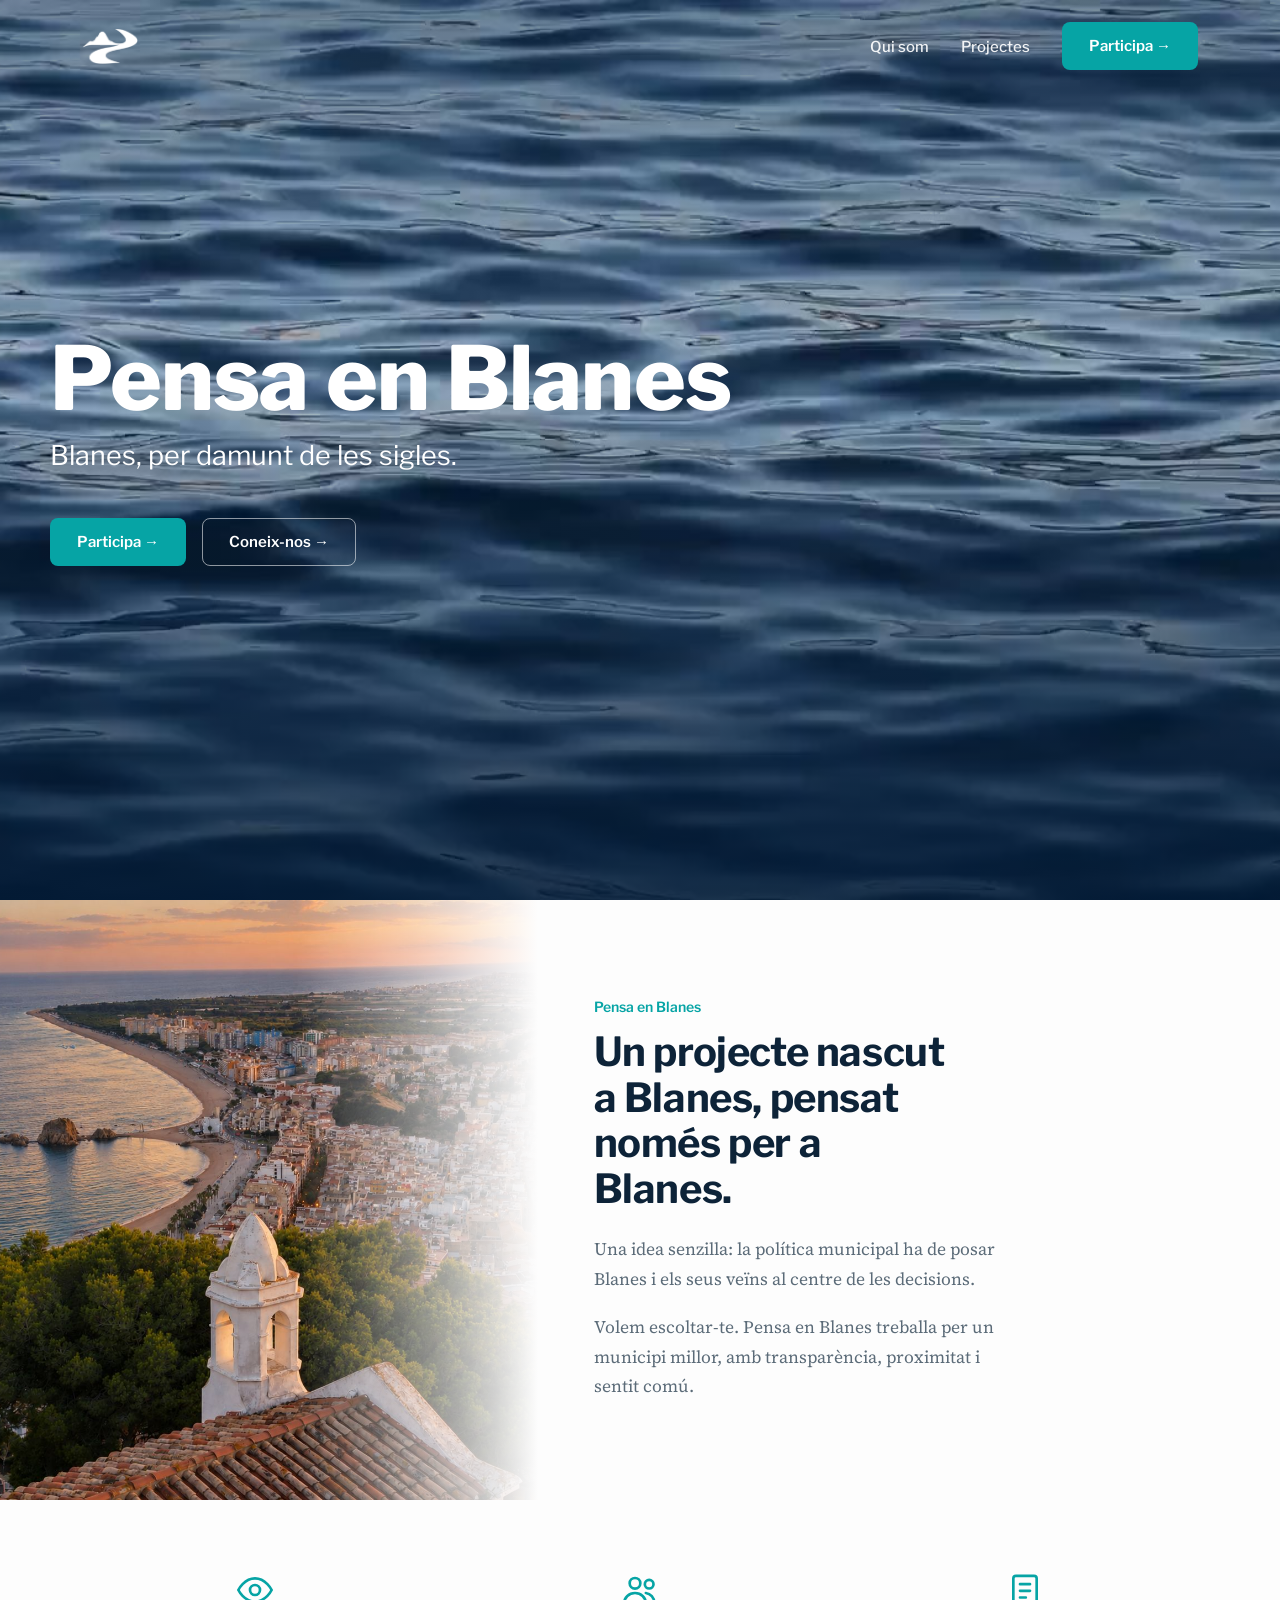
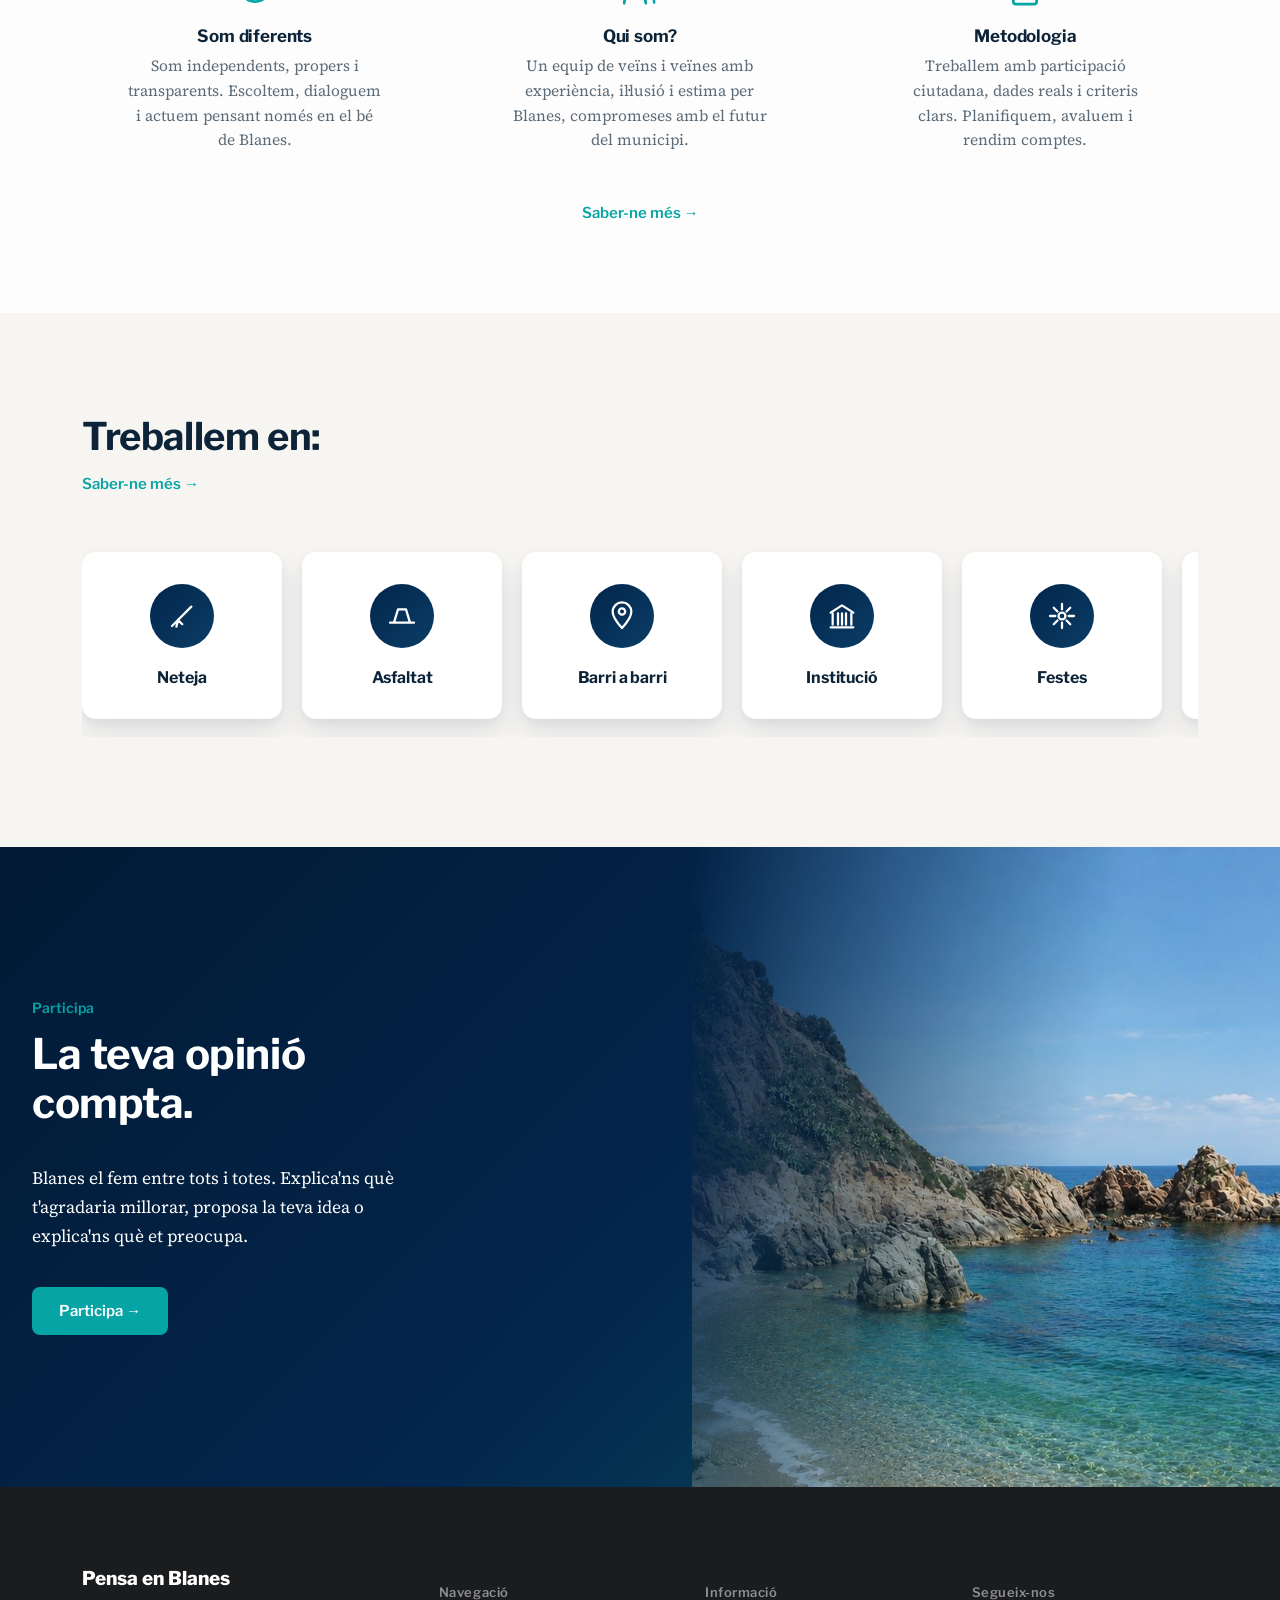
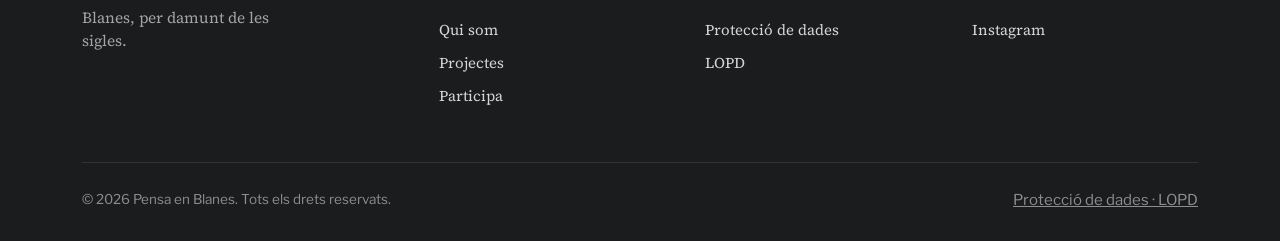
==== commit 90bf3db7: "Add files via upload" ====
--- a/index.html
+++ b/index.html
@@ -113,7 +113,7 @@
     </div>
     <div class="scroller" role="list">
       <article class="work-card" role="listitem">
-        <div class="work-icon"><svg viewBox="0 0 24 24" fill="none" stroke-width="1.8"><path d="M4 20h16M8 20V10l4-6 4 6v10" stroke-linecap="round" stroke-linejoin="round"/></svg></div>
+        <div class="work-icon"><svg viewBox="0 0 24 24" fill="none" stroke-width="1.8"><path d="M19 5L9 15" stroke-linecap="round"/><path d="M9 15l-4.5 4.5M9 15l-1.2 5M9 15l3.2 3.2" stroke-linecap="round" stroke-linejoin="round"/></svg></div>
         <h3>Neteja</h3>
       </article>
       <article class="work-card" role="listitem">
@@ -121,19 +121,19 @@
         <h3>Asfaltat</h3>
       </article>
       <article class="work-card" role="listitem">
-        <div class="work-icon"><svg viewBox="0 0 24 24" fill="none" stroke-width="1.8"><circle cx="12" cy="12" r="8"/><path d="M12 8v4l3 2" stroke-linecap="round"/></svg></div>
+        <div class="work-icon"><svg viewBox="0 0 24 24" fill="none" stroke-width="1.8"><path d="M12 21s7-7.6 7-12.2A7 7 0 105 8.8C5 13.4 12 21 12 21z" stroke-linejoin="round"/><circle cx="12" cy="8.6" r="2.4"/></svg></div>
         <h3>Barri a barri</h3>
       </article>
       <article class="work-card" role="listitem">
-        <div class="work-icon"><svg viewBox="0 0 24 24" fill="none" stroke-width="1.8"><path d="M4 21V9l8-5 8 5v12M9 21v-6h6v6" stroke-linecap="round" stroke-linejoin="round"/></svg></div>
+        <div class="work-icon"><svg viewBox="0 0 24 24" fill="none" stroke-width="1.8"><path d="M3.5 9.5L12 4l8.5 5.5" stroke-linecap="round" stroke-linejoin="round"/><path d="M5 10v8.5M9 10v8.5M12 10v8.5M15 10v8.5M19 10v8.5" stroke-linecap="round"/><path d="M3.5 20.5h17" stroke-linecap="round"/></svg></div>
         <h3>Institució</h3>
       </article>
       <article class="work-card" role="listitem">
-        <div class="work-icon"><svg viewBox="0 0 24 24" fill="none" stroke-width="1.8"><path d="M12 3v3M5 8l2 1M19 8l-2 1M6 21h12l-2-8H8l-2 8z" stroke-linecap="round" stroke-linejoin="round"/></svg></div>
+        <div class="work-icon"><svg viewBox="0 0 24 24" fill="none" stroke-width="1.8"><path d="M12 3v4M12 17v4M3 12h4M17 12h4M5.8 5.8l2.8 2.8M15.4 15.4l2.8 2.8M18.2 5.8l-2.8 2.8M8.6 15.4l-2.8 2.8" stroke-linecap="round"/><circle cx="12" cy="12" r="2.6"/></svg></div>
         <h3>Festes</h3>
       </article>
       <article class="work-card" role="listitem">
-        <div class="work-icon"><svg viewBox="0 0 24 24" fill="none" stroke-width="1.8"><path d="M4 19.5V6a2 2 0 012-2h11a2 2 0 012 2v13.5M6 6v13.5M6 6h13" stroke-linecap="round" stroke-linejoin="round"/></svg></div>
+        <div class="work-icon"><svg viewBox="0 0 24 24" fill="none" stroke-width="1.8"><path d="M12 6.8c-2-1.3-4.6-1.6-7.2-1.1v12.8c2.6-.5 5.2-.2 7.2 1.1 2-1.3 4.6-1.6 7.2-1.1V5.7c-2.6-.5-5.2-.2-7.2 1.1z" stroke-linejoin="round"/><path d="M12 6.8v12.8" /></svg></div>
         <h3>Cultura</h3>
       </article>
       <article class="work-card" role="listitem">
@@ -150,10 +150,18 @@
       <div class="kicker" style="color:var(--turquoise);">Participa</div>
       <h2>La teva opinió compta.</h2>
       <p class="lead-p">Blanes el fem entre tots i totes. Explica'ns què t'agradaria millorar, proposa la teva idea o explica'ns què et preocupa.</p>
-
-      <div class="form-panel collapsed" id="formPanel">
-        <button class="form-toggle" id="formToggle" type="button" aria-expanded="false" aria-controls="formFields">
-          Participa →
+      <button class="btn btn-primary" id="formToggle" type="button" aria-expanded="false" aria-controls="formPanel">
+        Participa →
+      </button>
+    </div>
+    <div class="participa-visual">
+      <div class="participa-image">
+        <img src="assets/imatge-1.jpg" alt="Cala de Blanes" loading="lazy">
+      </div>
+      <div class="form-panel" id="formPanel">
+        <button class="form-close" id="formClose" type="button">
+          <svg viewBox="0 0 24 24" fill="none" stroke-width="2"><path d="M5 5l14 14M19 5L5 19" stroke-linecap="round"/></svg>
+          Tancar
         </button>
         <div class="form-fields" id="formFields">
           <form id="participaForm" action="https://api.web3forms.com/submit" method="POST" novalidate>
@@ -182,9 +190,6 @@
         </div>
       </div>
     </div>
-    <div class="participa-image">
-      <img src="assets/imatge-1.jpg" alt="Cala de Blanes" loading="lazy">
-    </div>
   </div>
 </section>
 
--- a/style.css
+++ b/style.css
@@ -14,25 +14,6 @@
   --focus: #06a4a5;
 }
 
-@media (prefers-color-scheme: dark){
-  :root:not([data-theme="light"]){
-    --off-white: #0e1620;
-    --section-alt: #121b24;
-    --ink: #eef3f6;
-    --card-bg: #16212c;
-    --border-soft: rgba(255,255,255,0.10);
-    --muted: #9fb0bb;
-  }
-}
-:root[data-theme="dark"]{
-  --off-white: #0e1620;
-  --section-alt: #121b24;
-  --ink: #eef3f6;
-  --card-bg: #16212c;
-  --border-soft: rgba(255,255,255,0.10);
-  --muted: #9fb0bb;
-}
-
 *{box-sizing:border-box;}
 html{scroll-behavior:smooth;}
 body{
@@ -312,7 +293,7 @@
 }
 .participa-content{
   padding:110px 64px 110px 0;
-  margin-left:calc((100% - 1180px + 64px) / 2);
+  margin-left:max(32px, calc((100% - 1116px) / 2));
   display:flex;
   flex-direction:column;
   justify-content:center;
@@ -338,62 +319,52 @@
   max-width:44ch;
   margin-bottom:36px;
 }
+#formToggle{align-self:flex-start;}
+
+/* The visual column: the photo sits underneath, the form overlays on top of it
+   (never pushes the layout taller). No solid fallback color is placed behind
+   the photo — its own fade is a true transparency, so whatever shows through
+   is the section's real background gradient, guaranteed to match at any size. */
+.participa-visual{
+  position:relative;
+  overflow:hidden;
+}
 .participa-image{
-  position:relative;
-  background:var(--navy-deep);
+  position:absolute; inset:0;
 }
 .participa-image img{
   width:100%; height:100%;
   object-fit:cover;
   display:block;
-  min-height:400px;
-  -webkit-mask-image:linear-gradient(100deg, transparent 0%, black 68%);
-  mask-image:linear-gradient(100deg, transparent 0%, black 68%);
-}
-
-/* form panel */
+  -webkit-mask-image:linear-gradient(100deg, transparent 0%, black 62%);
+  mask-image:linear-gradient(100deg, transparent 0%, black 62%);
+}
+
 .form-panel{
-  margin-top:8px;
-  background:rgba(255,255,255,0.07);
-  border:1px solid rgba(255,255,255,0.16);
-  border-radius:14px;
-  padding:34px;
-  max-width:520px;
-  backdrop-filter:blur(2px);
-}
-.form-panel.collapsed .form-fields{display:none;}
-.form-panel.collapsed{background:transparent; border:none; padding:0; backdrop-filter:none; max-width:none;}
-.form-toggle{
-  font-family:'Libre Franklin', sans-serif;
-  font-weight:600;
-  font-size:15px;
-  padding:14px 26px;
-  border-radius:8px;
-  background:var(--turquoise);
-  color:#fff;
-  border:1.5px solid transparent;
+  position:absolute; inset:0;
+  z-index:5;
+  background:rgba(2,10,22,0.46);
+  backdrop-filter:blur(10px) saturate(120%);
+  padding:44px;
+  display:flex;
+  flex-direction:column;
+  justify-content:center;
+  clip-path:inset(0 100% 0 0);
+  transition:clip-path 0.45s ease;
+}
+.form-panel.open{clip-path:inset(0 0 0 0);}
+.form-close{
+  position:absolute; top:20px; right:20px;
+  background:none; border:none; color:rgba(255,255,255,0.7);
+  font-family:'Libre Franklin', sans-serif;
+  font-size:14px;
   cursor:pointer;
-  display:inline-flex;
-  align-items:center;
-  gap:8px;
-  transition:transform 0.18s ease, background 0.18s ease;
-}
-.form-toggle:hover{background:#08b8b9; transform:translateY(-1px);}
-.form-panel:not(.collapsed){
-  background:rgba(255,255,255,0.07);
-  border:1px solid rgba(255,255,255,0.16);
-  padding:34px;
-  backdrop-filter:blur(2px);
-}
-.form-panel:not(.collapsed) .form-toggle{
-  background:none;
-  padding:0;
-  color:#fff;
-}
-.form-panel:not(.collapsed) .form-toggle:hover{background:none; transform:none;}
-.form-toggle svg{width:16px; height:16px; stroke:currentColor; flex-shrink:0;}
+  display:inline-flex; align-items:center; gap:6px;
+  transition:color 0.15s ease;
+}
+.form-close:hover{color:#fff;}
+.form-close svg{width:14px; height:14px; stroke:currentColor;}
 .form-fields{
-  margin-top:26px;
   display:flex;
   flex-direction:column;
   gap:16px;
@@ -417,7 +388,7 @@
   font-size:15px;
   resize:none;
 }
-textarea{height:96px; field-sizing:content; min-height:96px; max-height:260px;}
+textarea{height:96px; field-sizing:content; min-height:96px; max-height:220px;}
 input::placeholder, textarea::placeholder{color:rgba(255,255,255,0.45);}
 input:focus, textarea:focus{border-color:var(--turquoise); background:rgba(255,255,255,0.13);}
 .form-panel .btn-primary{margin-top:6px; align-self:flex-start;}
@@ -535,21 +506,40 @@
   .quisom-image::after{background:linear-gradient(180deg, transparent 60%, var(--off-white) 100%);}
   .quisom-text-wrap{display:block; padding:40px 28px 0; text-align:center;}
   .quisom-text{width:100%; max-width:440px; margin:0 auto;}
+  .quisom-text h2{max-width:100%; margin-left:auto; margin-right:auto;}
   .feature-row{grid-template-columns:1fr; gap:32px; padding:0 24px;}
 
-  .participa-grid{grid-template-columns:1fr auto;}
-  .participa-content{margin-left:0; padding:64px 20px 64px 24px;}
-  .participa-image{width:34vw; min-width:120px;}
+  .participa-grid{grid-template-columns:1fr; min-height:0;}
+  .participa-content{
+    margin-left:0;
+    padding:64px 28px 40px;
+    max-width:100%;
+    text-align:center;
+    align-items:center;
+  }
+  .participa h2, .participa p.lead-p{margin-left:auto; margin-right:auto;}
+  #formToggle{align-self:center;}
+  .participa-visual{
+    height:340px;
+    transition:height 0.45s ease;
+  }
+  .participa-visual.open{height:660px;}
   .participa-image img{
-    -webkit-mask-image:linear-gradient(100deg, transparent 0%, black 55%);
-    mask-image:linear-gradient(100deg, transparent 0%, black 55%);
-  }
+    -webkit-mask-image:linear-gradient(180deg, transparent 0%, black 45%);
+    mask-image:linear-gradient(180deg, transparent 0%, black 45%);
+  }
+  .form-panel{
+    padding:32px 28px;
+    clip-path:inset(0 0 100% 0);
+  }
+  .form-panel.open{clip-path:inset(0 0 0 0);}
   .form-row{grid-template-columns:1fr;}
 
   .footer-grid{grid-template-columns:1fr 1fr; gap:32px 24px;}
 }
 @media (max-width:560px){
   .wrap{padding:0 20px;}
+  .hero-inner{padding-left:28px; padding-right:28px;}
   .footer-grid{grid-template-columns:1fr;}
   .form-panel{padding:24px;}
 }
